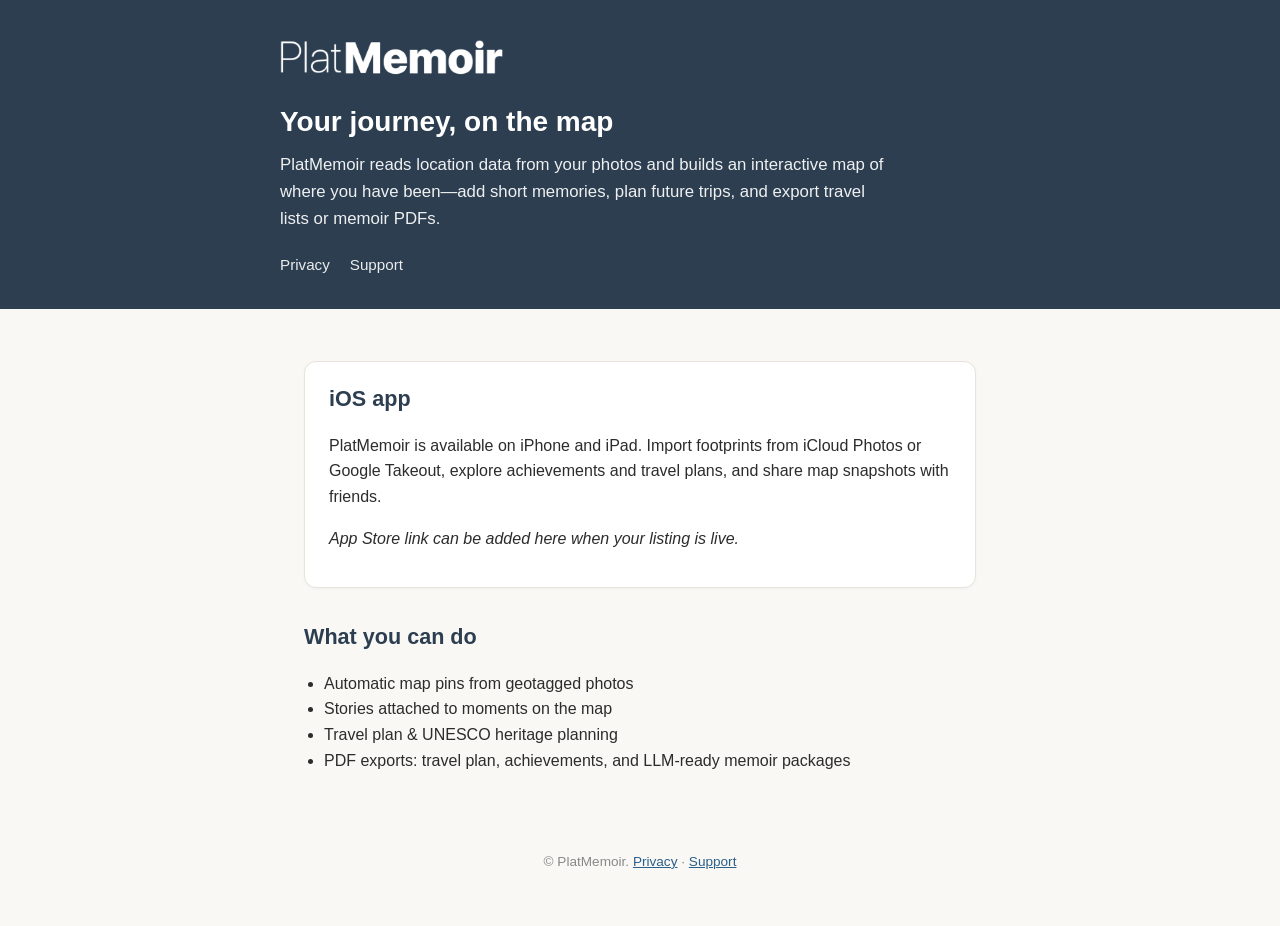
==== index.html @ aa51c842 "Add PlatMemoir static site" ====
<!DOCTYPE html>
<html lang="en">
<head>
  <meta charset="utf-8"/>
  <meta name="viewport" content="width=device-width, initial-scale=1"/>
  <title>PlatMemoir — Your travel map &amp; memoir</title>
  <meta name="description" content="PlatMemoir turns geotagged photos into a living travel map, stories, and shareable memoir exports."/>
  <link rel="stylesheet" href="/assets/site.css"/>
</head>
<body>
  <header class="hero">
    <div class="hero-inner">
      <img class="logo" src="/assets/platmemoir-logo.png" alt="PlatMemoir"/>
      <h1>Your journey, on the map</h1>
      <p class="lead">PlatMemoir reads location data from your photos and builds an interactive map of where you have been—add short memories, plan future trips, and export travel lists or memoir PDFs.</p>
      <nav class="site-nav" aria-label="Site">
        <a href="/privacy/">Privacy</a>
        <a href="/support/">Support</a>
      </nav>
    </div>
  </header>
  <main class="content">
    <div class="card">
      <h2 style="margin-top:0">iOS app</h2>
      <p>PlatMemoir is available on iPhone and iPad. Import footprints from iCloud Photos or Google Takeout, explore achievements and travel plans, and share map snapshots with friends.</p>
      <p><em>App Store link can be added here when your listing is live.</em></p>
    </div>
    <h2>What you can do</h2>
    <ul>
      <li>Automatic map pins from geotagged photos</li>
      <li>Stories attached to moments on the map</li>
      <li>Travel plan &amp; UNESCO heritage planning</li>
      <li>PDF exports: travel plan, achievements, and LLM-ready memoir packages</li>
    </ul>
  </main>
  <footer class="site-foot">
    <p>&copy; PlatMemoir. <a href="/privacy/">Privacy</a> · <a href="/support/">Support</a></p>
  </footer>
</body>
</html>
---- assets/site.css ----
* { box-sizing: border-box; }
html, body {
  margin: 0;
  padding: 0;
  font-family: -apple-system, BlinkMacSystemFont, "SF Pro Text", "Helvetica Neue", Helvetica, Arial, sans-serif;
  background: #f9f8f4;
  color: #2c2c2c;
  line-height: 1.6;
}
a { color: #2c5f8a; }
a:hover { text-decoration: none; }
.hero {
  background: #2c3e50;
  color: #fff;
  padding: 2.5rem 1.5rem 2rem;
}
.hero-inner, .content {
  max-width: 720px;
  margin: 0 auto;
}
.logo {
  height: 36px;
  width: auto;
  filter: brightness(0) invert(1);
  margin-bottom: 1rem;
}
.hero h1 {
  margin: 0 0 0.5rem;
  font-size: 1.75rem;
  font-weight: 700;
}
.hero p.lead {
  margin: 0;
  opacity: 0.92;
  font-size: 1.05rem;
  max-width: 36em;
}
nav.site-nav {
  margin-top: 1.25rem;
  display: flex;
  flex-wrap: wrap;
  gap: 0.75rem 1.25rem;
}
nav.site-nav a {
  color: #fff;
  text-decoration: none;
  font-size: 0.95rem;
  font-weight: 500;
  opacity: 0.9;
}
nav.site-nav a:hover { opacity: 1; text-decoration: underline; }
main.content {
  padding: 2rem 1.5rem 3rem;
}
main.content h2 {
  font-size: 1.35rem;
  margin: 2rem 0 0.75rem;
  color: #2c3e50;
}
main.content h2:first-child { margin-top: 0; }
main.content p, main.content li {
  font-size: 1rem;
}
main.content ul { padding-left: 1.25rem; }
.card {
  background: #fff;
  border: 1px solid #e8e4dc;
  border-radius: 12px;
  padding: 1.25rem 1.5rem;
  margin: 1.25rem 0;
  box-shadow: 0 1px 3px rgba(0,0,0,0.04);
}
footer.site-foot {
  text-align: center;
  font-size: 0.85rem;
  color: #888;
  padding: 0 1.5rem 2.5rem;
  max-width: 720px;
  margin: 0 auto;
}
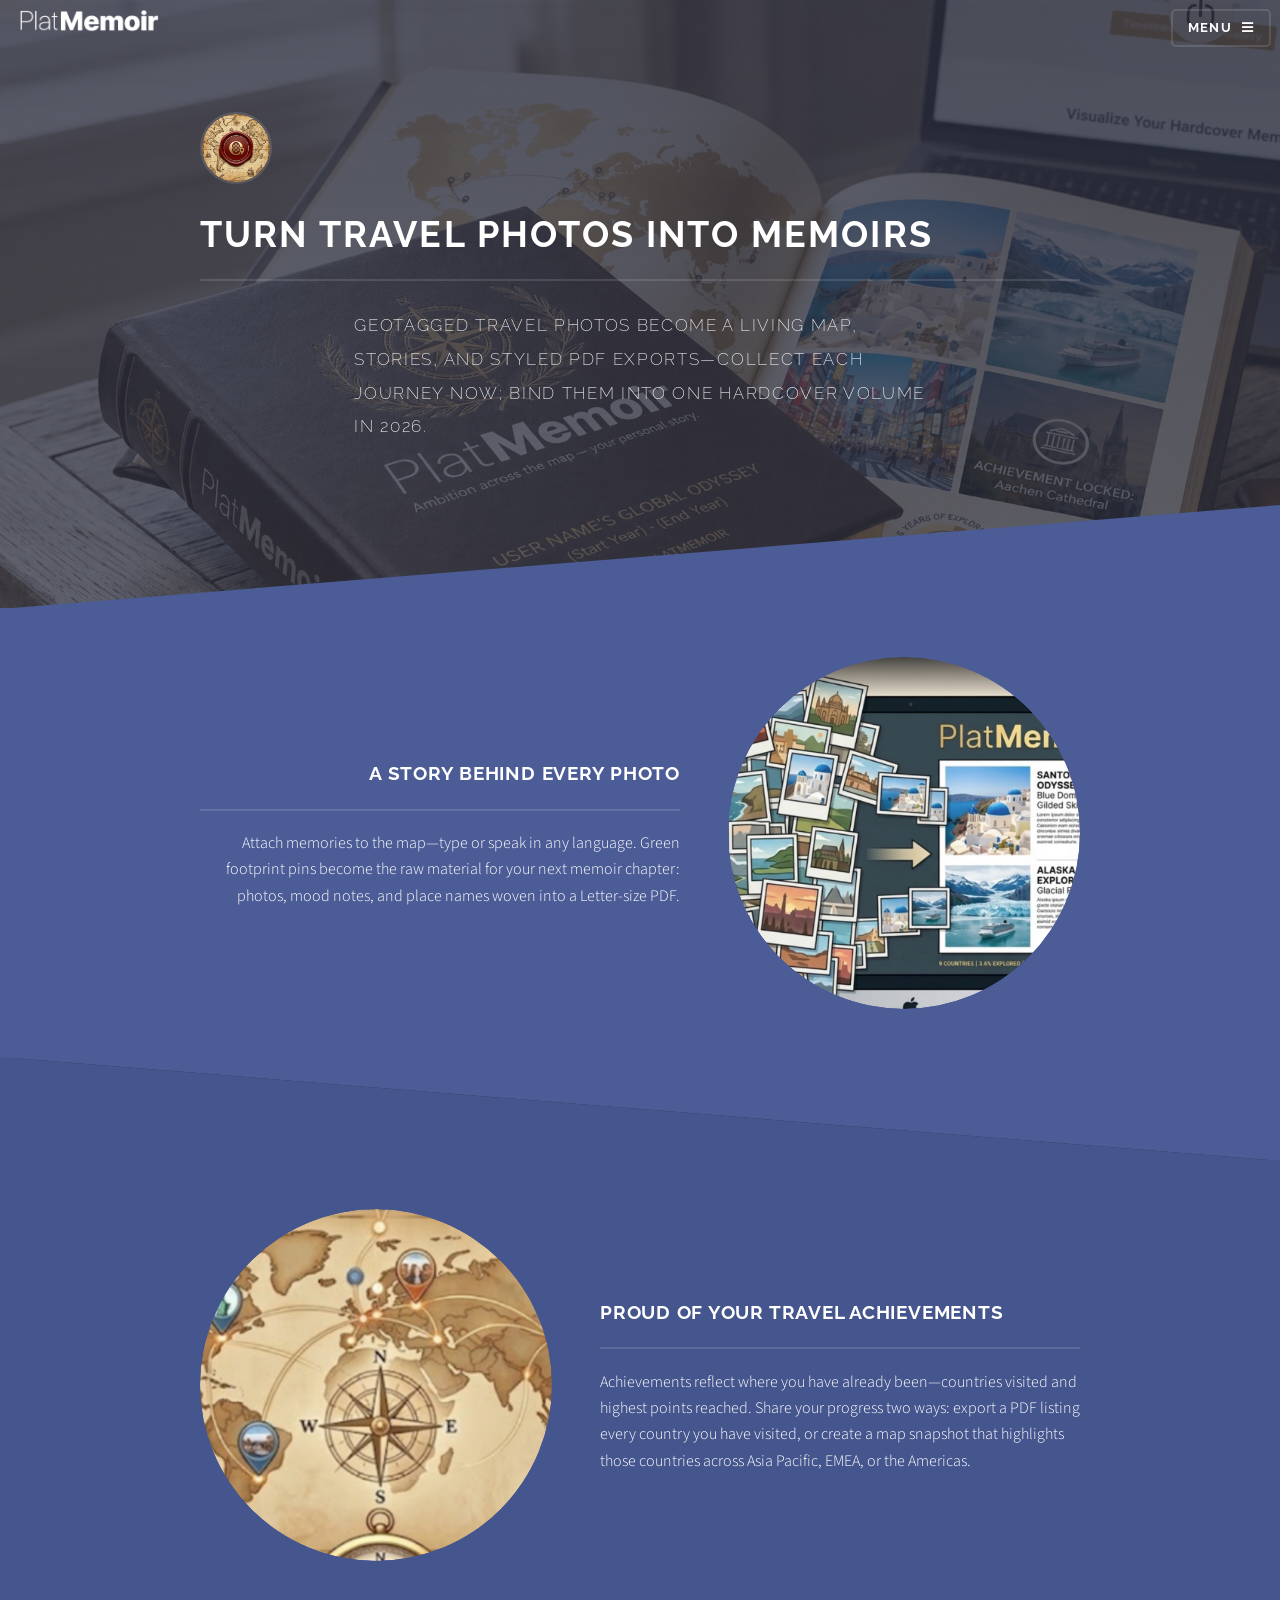
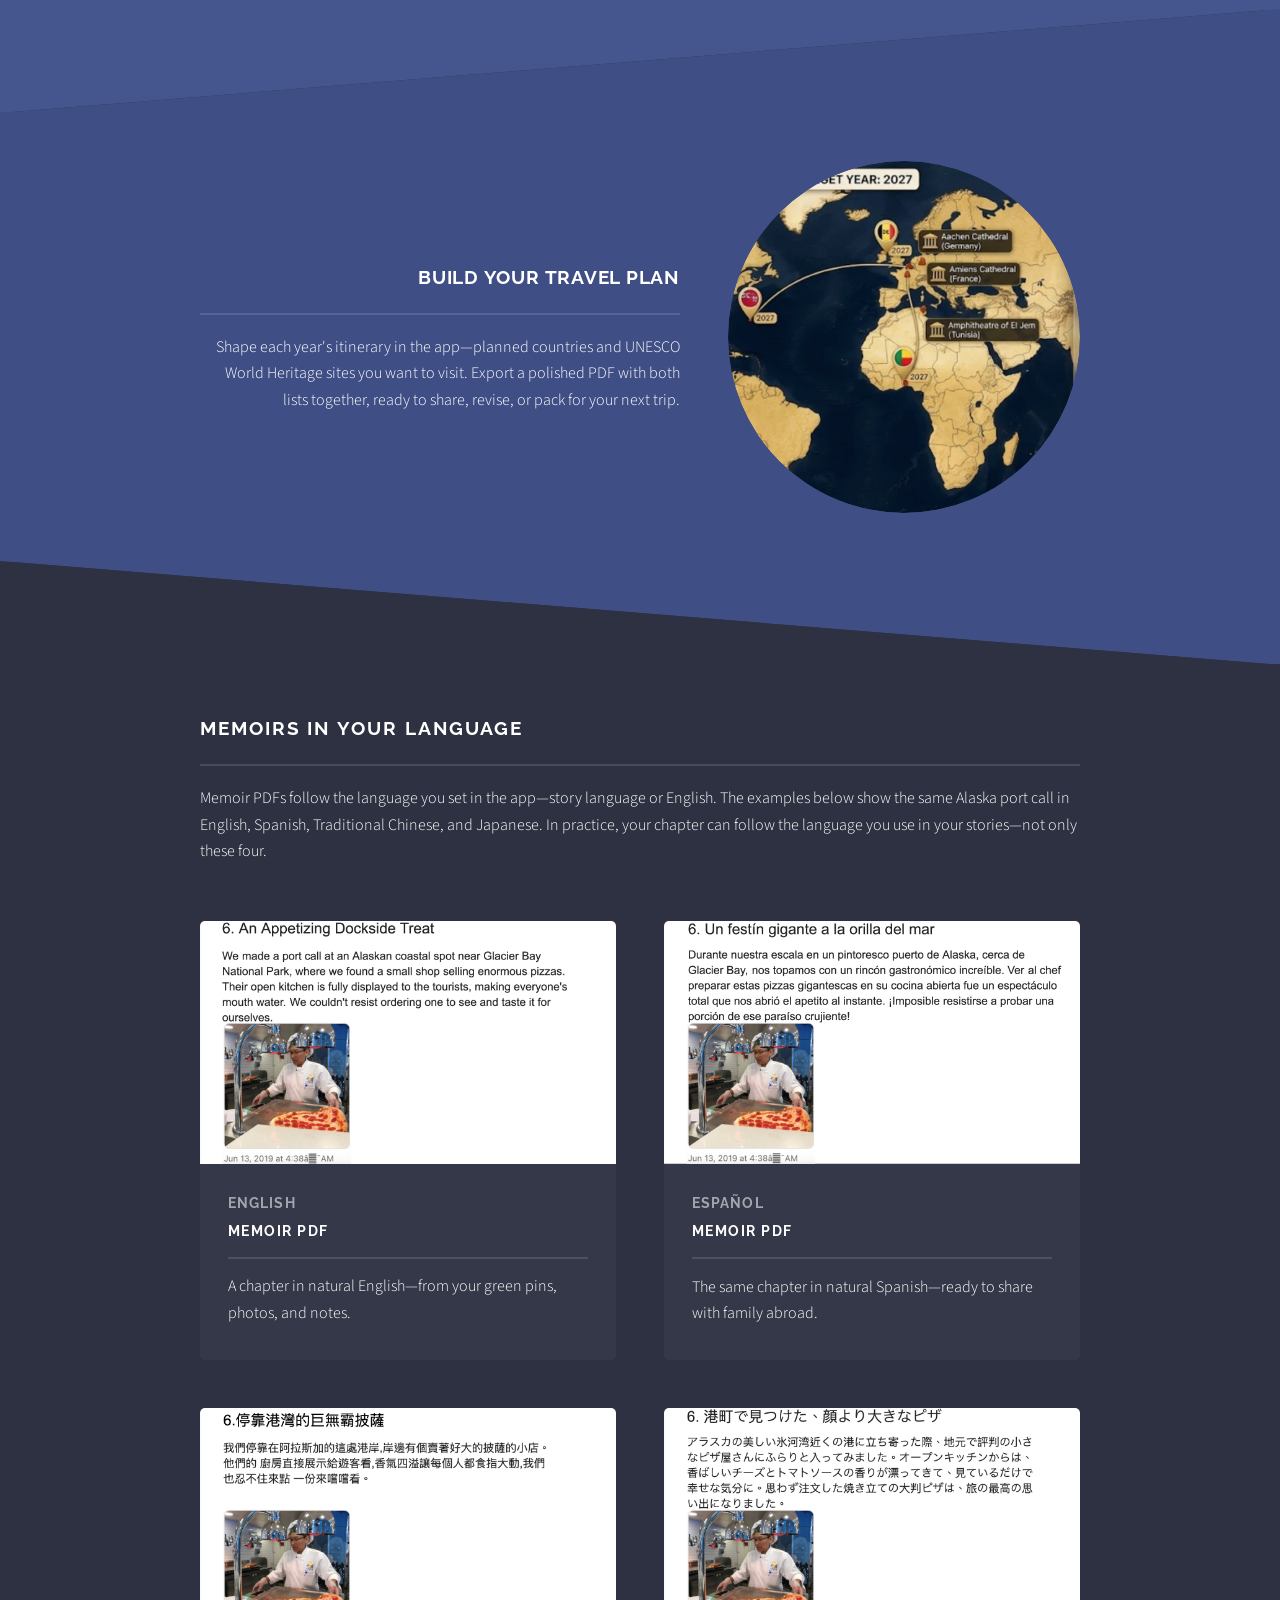
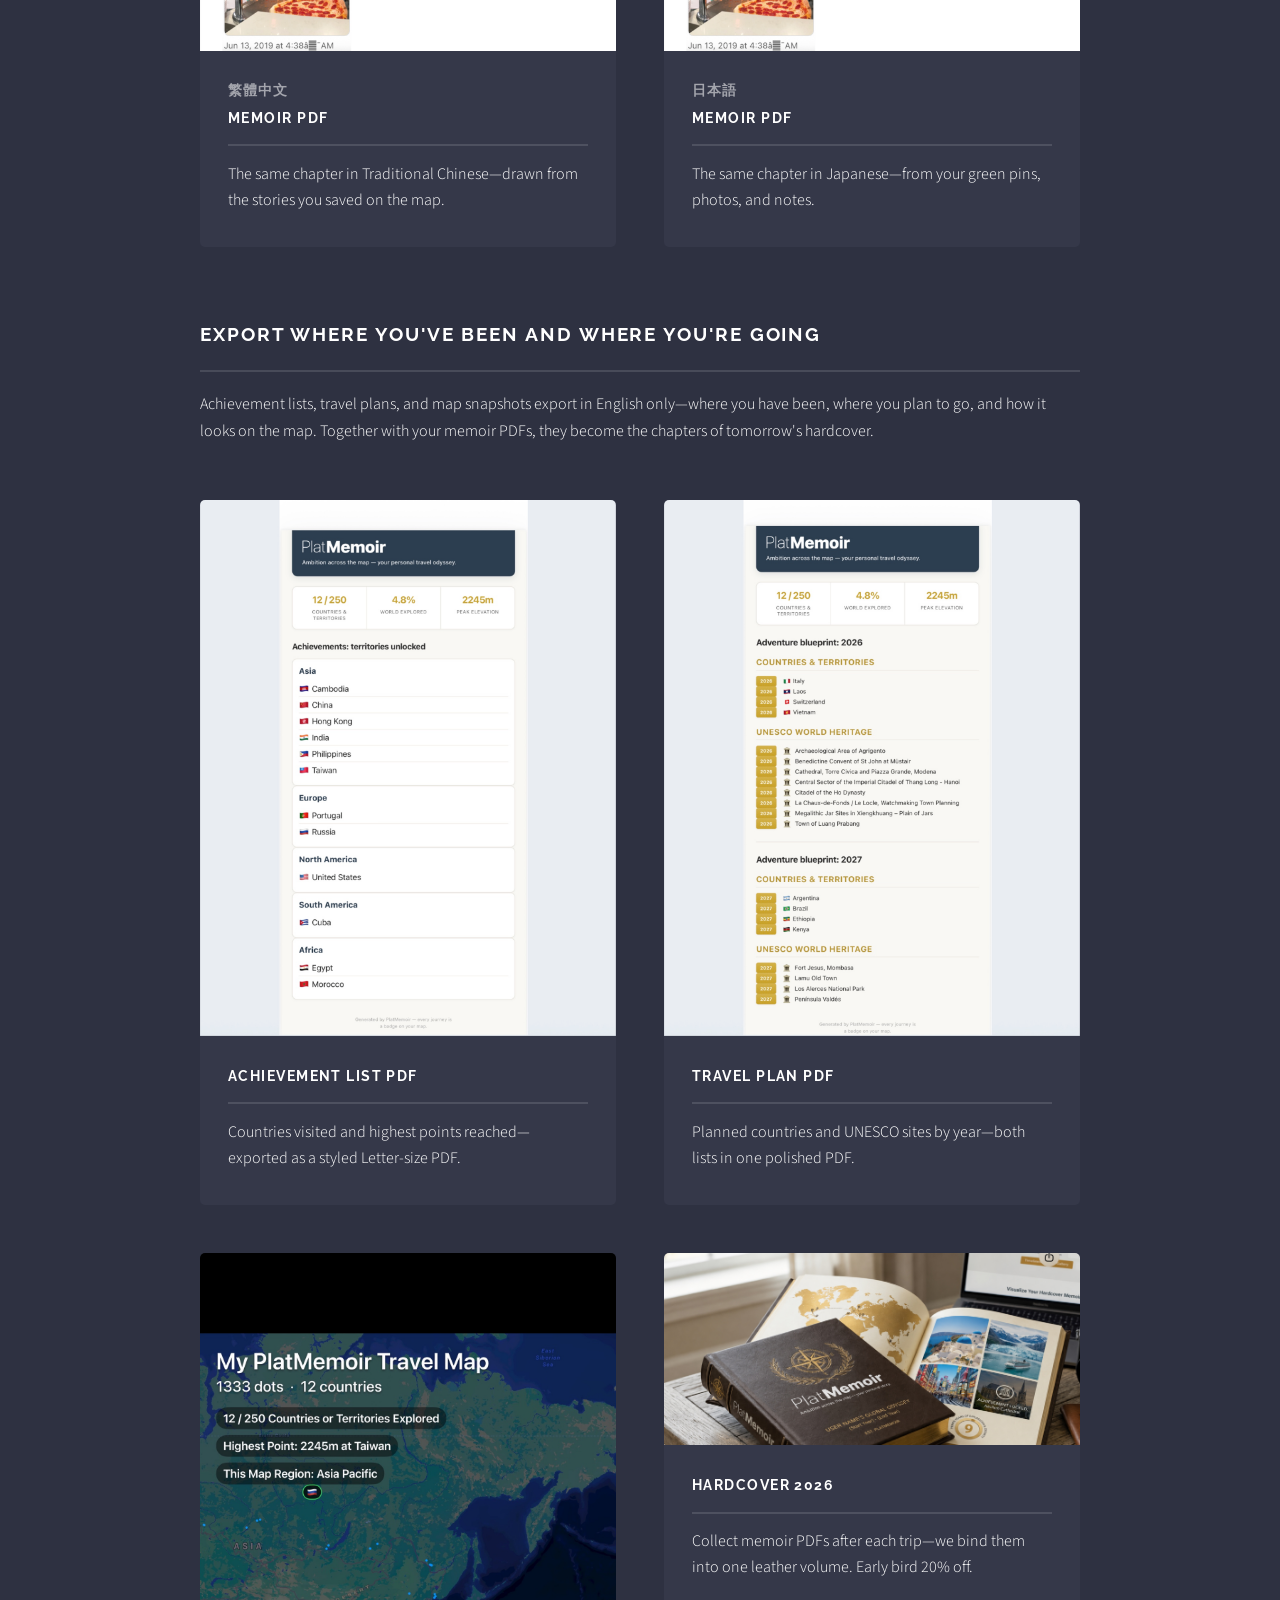
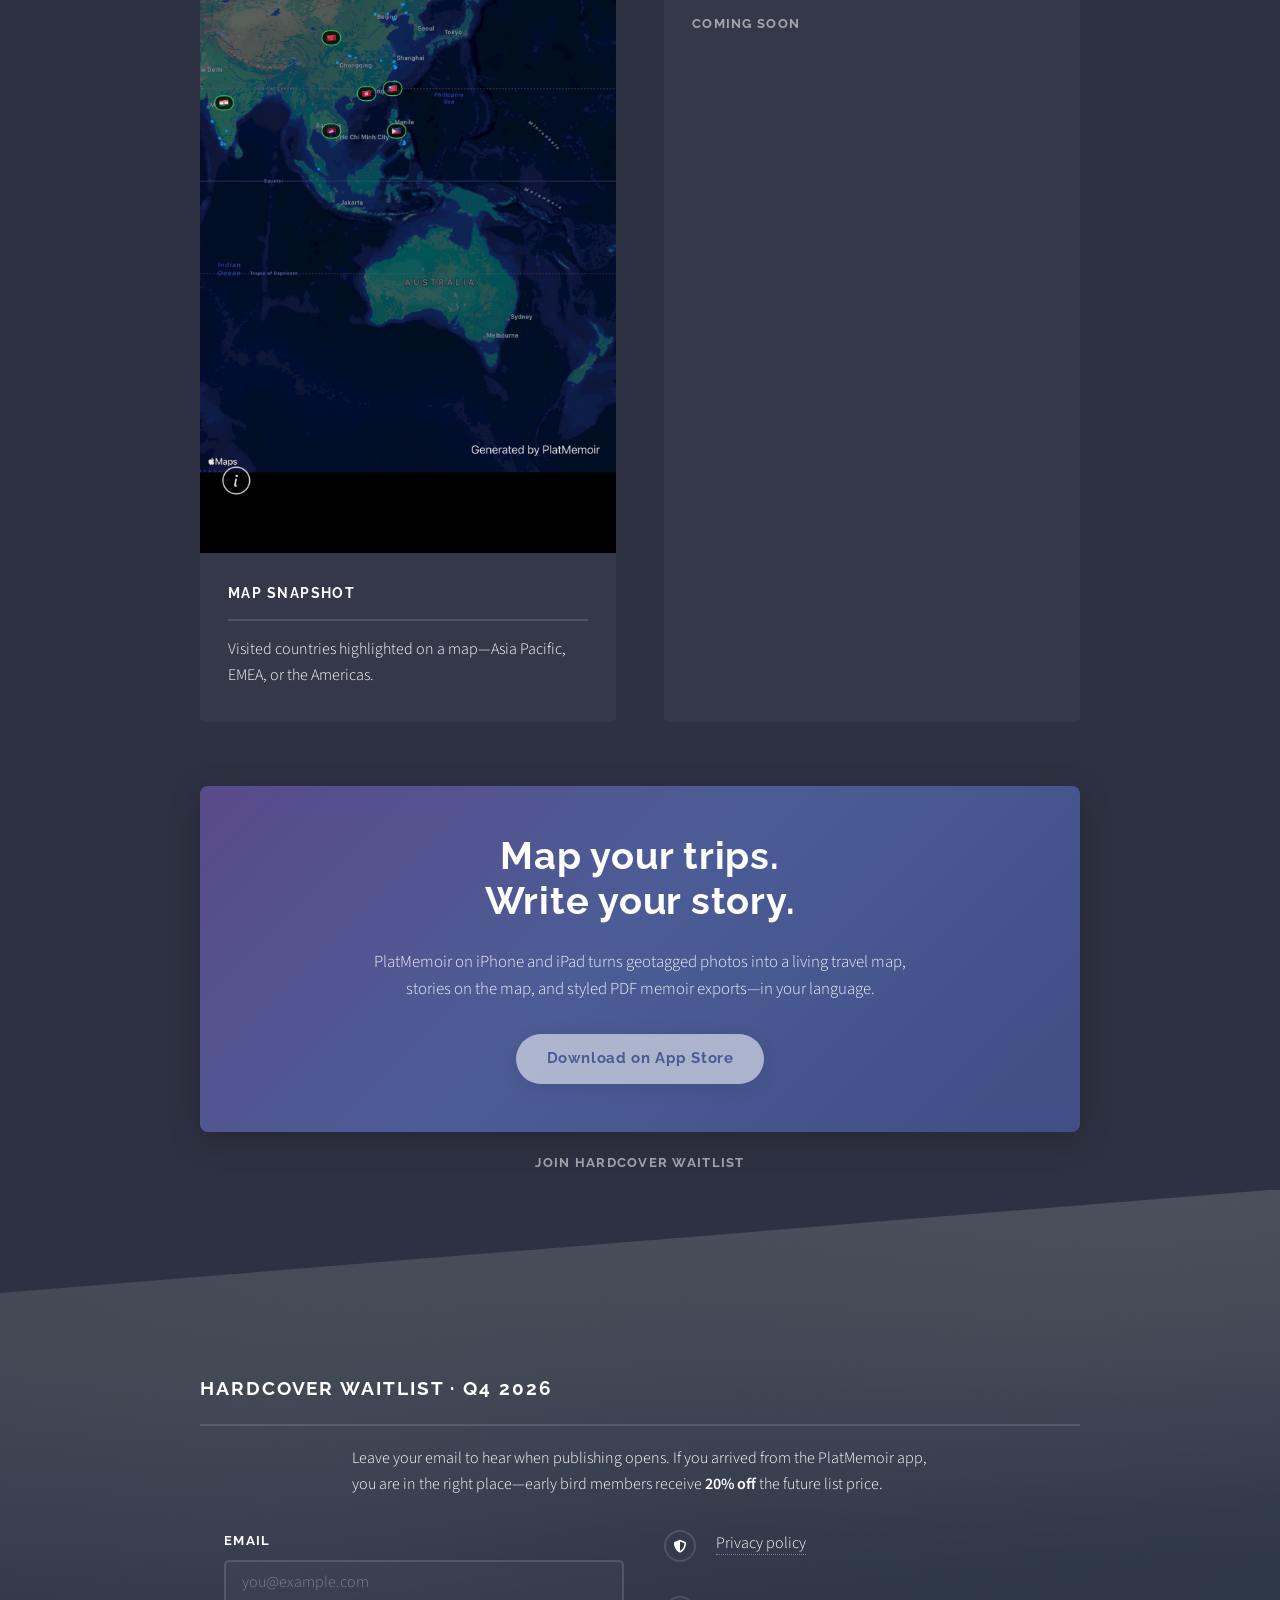
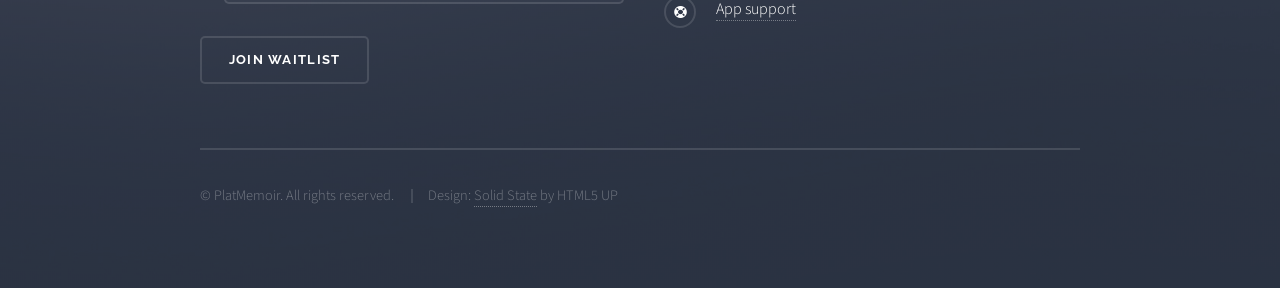
==== commit 3e70ec27: "Launch Solid State site with FAQ, waitlist, photobook" ====
--- a/index.html
+++ b/index.html
@@ -1,40 +1,195 @@
-<!DOCTYPE html>
+<!DOCTYPE HTML>
+<!--
+	Solid State by HTML5 UP — customized for PlatMemoir
+	html5up.net | @ajlkn | CCA 3.0 license
+-->
 <html lang="en">
-<head>
-  <meta charset="utf-8"/>
-  <meta name="viewport" content="width=device-width, initial-scale=1"/>
-  <title>PlatMemoir — Your travel map &amp; memoir</title>
-  <meta name="description" content="PlatMemoir turns geotagged photos into a living travel map, stories, and shareable memoir exports."/>
-  <link rel="stylesheet" href="/assets/site.css"/>
-</head>
-<body>
-  <header class="hero">
-    <div class="hero-inner">
-      <img class="logo" src="/assets/platmemoir-logo.png" alt="PlatMemoir"/>
-      <h1>Your journey, on the map</h1>
-      <p class="lead">PlatMemoir reads location data from your photos and builds an interactive map of where you have been—add short memories, plan future trips, and export travel lists or memoir PDFs.</p>
-      <nav class="site-nav" aria-label="Site">
-        <a href="/privacy/">Privacy</a>
-        <a href="/support/">Support</a>
-      </nav>
-    </div>
-  </header>
-  <main class="content">
-    <div class="card">
-      <h2 style="margin-top:0">iOS app</h2>
-      <p>PlatMemoir is available on iPhone and iPad. Import footprints from iCloud Photos or Google Takeout, explore achievements and travel plans, and share map snapshots with friends.</p>
-      <p><em>App Store link can be added here when your listing is live.</em></p>
-    </div>
-    <h2>What you can do</h2>
-    <ul>
-      <li>Automatic map pins from geotagged photos</li>
-      <li>Stories attached to moments on the map</li>
-      <li>Travel plan &amp; UNESCO heritage planning</li>
-      <li>PDF exports: travel plan, achievements, and LLM-ready memoir packages</li>
-    </ul>
-  </main>
-  <footer class="site-foot">
-    <p>&copy; PlatMemoir. <a href="/privacy/">Privacy</a> · <a href="/support/">Support</a></p>
-  </footer>
-</body>
+	<head>
+		<title>PlatMemoir — Turn travel photos into memoirs</title>
+		<meta charset="utf-8" />
+		<meta name="viewport" content="width=device-width, initial-scale=1, user-scalable=no" />
+		<meta name="description" content="PlatMemoir turns geotagged travel photos into a living map, stories, and PDF memoir exports—in your language. Hardcover publishing coming Q4 2026." />
+		<link rel="stylesheet" href="/assets/css/main.css" />
+		<link rel="stylesheet" href="/assets/css/platmemoir.css" />
+		<noscript><link rel="stylesheet" href="/assets/css/noscript.css" /></noscript>
+	</head>
+	<body class="is-preload">
+
+		<div id="page-wrapper">
+
+			<header id="header" class="alt">
+				<h1><a href="/" class="header-logo-link"><img class="header-logo" src="/assets/platmemoir-logo.png" alt="PlatMemoir" /></a></h1>
+				<nav>
+					<a href="#menu">Menu</a>
+				</nav>
+			</header>
+
+			<nav id="menu">
+				<div class="inner">
+					<h2>Menu</h2>
+					<ul class="links">
+						<li><a href="/">Home</a></li>
+						<li><a href="/photobook/">Hardcover 2026</a></li>
+						<li><a href="/faq/">FAQ</a></li>
+						<li><a href="/privacy/">Privacy</a></li>
+						<li><a href="/support/">Support</a></li>
+					</ul>
+					<a href="#" class="close">Close</a>
+				</div>
+			</nav>
+
+			<!-- Hero -->
+			<section id="banner">
+				<div class="inner">
+					<div class="logo"><span class="icon icon-app"><img src="/assets/app-icon.jpg" alt="PlatMemoir app icon" /></span></div>
+					<h2>Turn travel photos into memoirs</h2>
+					<p class="tagline">Geotagged travel photos become a living map, stories, and styled PDF exports—collect each journey now; bind them into one hardcover volume in 2026.</p>
+				</div>
+			</section>
+
+			<section id="wrapper">
+
+				<!-- Mockup #3 — A story behind a photo -->
+				<section id="one" class="wrapper spotlight style1">
+					<div class="inner">
+						<a href="#four" class="image"><img src="/images/pic-story.jpg" alt="Collage of travel photos and a memoir page" /></a>
+						<div class="content">
+							<h2 class="major">A story behind every photo</h2>
+							<p>Attach memories to the map—type or speak in any language. Green footprint pins become the raw material for your next memoir chapter: photos, mood notes, and place names woven into a Letter-size PDF.</p>
+						</div>
+					</div>
+				</section>
+
+				<!-- Mockup #5 — Proud of your travel achievement -->
+				<section id="two" class="wrapper alt spotlight style2">
+					<div class="inner">
+						<a href="#two" class="image"><img src="/images/pic-achievement.jpg" alt="Vintage world map with compass rose" /></a>
+						<div class="content">
+							<h2 class="major">Proud of your travel achievements</h2>
+							<p>Achievements reflect where you have already been—countries visited and highest points reached. Share your progress two ways: export a PDF listing every country you have visited, or create a map snapshot that highlights those countries across Asia Pacific, EMEA, or the Americas.</p>
+						</div>
+					</div>
+				</section>
+
+				<!-- Mockup #7 — Develop your travel plan -->
+				<section id="three" class="wrapper spotlight style3">
+					<div class="inner">
+						<a href="#three" class="image"><img src="/images/pic-plan.jpg" alt="World map with travel routes and destination pins" /></a>
+						<div class="content">
+							<h2 class="major">Build your travel plan</h2>
+							<p>Shape each year's itinerary in the app—planned countries and UNESCO World Heritage sites you want to visit. Export a polished PDF with both lists together, ready to share, revise, or pack for your next trip.</p>
+						</div>
+					</div>
+				</section>
+
+				<!-- Multilingual PDF + other exports -->
+				<section id="four" class="wrapper alt style1">
+					<div class="inner">
+						<h2 class="major">Memoirs in your language</h2>
+						<p>Memoir PDFs follow the language you set in the app—story language or English. The examples below show the same Alaska port call in English, Spanish, Traditional Chinese, and Japanese. In practice, your chapter can follow the language you use in your stories—not only these four.</p>
+						<section class="features">
+							<article>
+								<a href="#four" class="image"><img src="/assets/exports/memoir-en.jpg" alt="Memoir PDF export in English" /></a>
+								<h3 class="lang-tag">English</h3>
+								<h3 class="major">Memoir PDF</h3>
+								<p>A chapter in natural English—from your green pins, photos, and notes.</p>
+							</article>
+							<article>
+								<a href="#four" class="image"><img src="/assets/exports/memoir-es.jpg" alt="Memoir PDF export in Spanish" /></a>
+								<h3 class="lang-tag">Español</h3>
+								<h3 class="major">Memoir PDF</h3>
+								<p>The same chapter in natural Spanish—ready to share with family abroad.</p>
+							</article>
+							<article>
+								<a href="#four" class="image"><img src="/assets/exports/memoir-zh.jpg" alt="Memoir PDF export in Chinese" /></a>
+								<h3 class="lang-tag">繁體中文</h3>
+								<h3 class="major">Memoir PDF</h3>
+								<p>The same chapter in Traditional Chinese—drawn from the stories you saved on the map.</p>
+							</article>
+							<article>
+								<a href="#four" class="image"><img src="/assets/exports/memoir-ja.jpg" alt="Memoir PDF export in Japanese" /></a>
+								<h3 class="lang-tag">日本語</h3>
+								<h3 class="major">Memoir PDF</h3>
+								<p>The same chapter in Japanese—from your green pins, photos, and notes.</p>
+							</article>
+						</section>
+						<h2 class="major">Export where you've been and where you're going</h2>
+						<p>Achievement lists, travel plans, and map snapshots export in English only—where you have been, where you plan to go, and how it looks on the map. Together with your memoir PDFs, they become the chapters of tomorrow's hardcover.</p>
+						<section class="features">
+							<article>
+								<a href="#four" class="image"><img src="/assets/exports/export-achievement.jpg" alt="Achievement list PDF export" /></a>
+								<h3 class="major">Achievement list PDF</h3>
+								<p>Countries visited and highest points reached—exported as a styled Letter-size PDF.</p>
+							</article>
+							<article>
+								<a href="#four" class="image"><img src="/assets/exports/export-plan.jpg" alt="Travel plan PDF export" /></a>
+								<h3 class="major">Travel plan PDF</h3>
+								<p>Planned countries and UNESCO sites by year—both lists in one polished PDF.</p>
+							</article>
+							<article>
+								<a href="#four" class="image"><img src="/assets/exports/export-map.jpg" alt="Map snapshot export" /></a>
+								<h3 class="major">Map snapshot</h3>
+								<p>Visited countries highlighted on a map—Asia Pacific, EMEA, or the Americas.</p>
+							</article>
+							<article>
+								<span class="image"><img src="/images/hero-hardcover.jpg" alt="Hardcover memoir preview" /></span>
+								<h3 class="major">Hardcover 2026</h3>
+								<p>Collect memoir PDFs after each trip—we bind them into one leather volume. Early bird 20% off.</p>
+								<p class="status-label">Coming soon</p>
+							</article>
+						</section>
+						<section class="app-store-promo" aria-labelledby="app-store-promo-title">
+							<h2 class="app-store-promo-title" id="app-store-promo-title">Map your trips.<br/>Write your story.</h2>
+							<p class="app-store-promo-lead">PlatMemoir on iPhone and iPad turns geotagged photos into a living travel map, stories on the map, and styled PDF memoir exports—in your language.</p>
+							<a id="app-store-link" class="app-store-button" href="#">Download on App Store</a>
+						</section>
+						<p class="waitlist-status">Join hardcover waitlist</p>
+					</div>
+				</section>
+
+			</section>
+
+			<!-- Footer: email waitlist -->
+			<section id="footer">
+				<div class="inner">
+					<h2 class="major">Hardcover waitlist · Q4 2026</h2>
+					<p class="waitlist-note">Leave your email to hear when publishing opens. If you arrived from the PlatMemoir app, you are in the right place—early bird members receive <strong>20% off</strong> the future list price.</p>
+					<form class="waitlist-form" data-source="homepage" id="waitlist-form">
+						<input type="hidden" name="source" value="homepage" />
+						<input type="hidden" name="utm_source" value="" />
+						<input type="hidden" name="utm_medium" value="" />
+						<input type="hidden" name="_subject" value="PlatMemoir hardcover waitlist (homepage)" />
+						<div class="fields field-narrow">
+							<div class="field">
+								<label for="email">Email</label>
+								<input type="email" name="email" id="email" placeholder="you@example.com" required />
+							</div>
+						</div>
+						<ul class="actions">
+							<li><input type="submit" value="Join waitlist" /></li>
+						</ul>
+					</form>
+					<ul class="contact">
+						<li class="icon solid fa-shield-alt"><a href="/privacy/">Privacy policy</a></li>
+						<li class="icon solid fa-life-ring"><a href="/support/">App support</a></li>
+					</ul>
+					<ul class="copyright">
+						<li>&copy; PlatMemoir. All rights reserved.</li>
+						<li>Design: <a href="https://html5up.net/solid-state">Solid State</a> by HTML5 UP</li>
+					</ul>
+				</div>
+			</section>
+
+		</div>
+
+		<script src="/assets/js/jquery.min.js"></script>
+		<script src="/assets/js/jquery.scrollex.min.js"></script>
+		<script src="/assets/js/browser.min.js"></script>
+		<script src="/assets/js/breakpoints.min.js"></script>
+		<script src="/assets/js/util.js"></script>
+		<script src="/assets/js/main.js"></script>
+		<script src="/assets/waitlist-config.js"></script>
+		<script src="/assets/waitlist.js"></script>
+		<script src="/assets/app-store.js"></script>
+	</body>
 </html>
--- a/assets/css/main.css
+++ b/assets/css/main.css
@@ -0,0 +1,4156 @@
+@import url(fontawesome-all.min.css);
+@import url("https://fonts.googleapis.com/css?family=Raleway:200,700|Source+Sans+Pro:300,600,300italic,600italic");
+
+/*
+	Solid State by HTML5 UP
+	html5up.net | @ajlkn
+	Free for personal and commercial use under the CCA 3.0 license (html5up.net/license)
+*/
+
+html, body, div, span, applet, object,
+iframe, h1, h2, h3, h4, h5, h6, p, blockquote,
+pre, a, abbr, acronym, address, big, cite,
+code, del, dfn, em, img, ins, kbd, q, s, samp,
+small, strike, strong, sub, sup, tt, var, b,
+u, i, center, dl, dt, dd, ol, ul, li, fieldset,
+form, label, legend, table, caption, tbody,
+tfoot, thead, tr, th, td, article, aside,
+canvas, details, embed, figure, figcaption,
+footer, header, hgroup, menu, nav, output, ruby,
+section, summary, time, mark, audio, video {
+	margin: 0;
+	padding: 0;
+	border: 0;
+	font-size: 100%;
+	font: inherit;
+	vertical-align: baseline;}
+
+article, aside, details, figcaption, figure,
+footer, header, hgroup, menu, nav, section {
+	display: block;}
+
+body {
+	line-height: 1;
+}
+
+ol, ul {
+	list-style: none;
+}
+
+blockquote, q {
+	quotes: none;
+}
+
+	blockquote:before, blockquote:after, q:before, q:after {
+		content: '';
+		content: none;
+	}
+
+table {
+	border-collapse: collapse;
+	border-spacing: 0;
+}
+
+body {
+	-webkit-text-size-adjust: none;
+}
+
+mark {
+	background-color: transparent;
+	color: inherit;
+}
+
+input::-moz-focus-inner {
+	border: 0;
+	padding: 0;
+}
+
+input, select, textarea {
+	-moz-appearance: none;
+	-webkit-appearance: none;
+	-ms-appearance: none;
+	appearance: none;
+}
+
+/* Basic */
+
+	@-ms-viewport {
+		width: device-width;
+	}
+
+	body {
+		-ms-overflow-style: scrollbar;
+	}
+
+	@media screen and (max-width: 480px) {
+
+		html, body {
+			min-width: 320px;
+		}
+
+	}
+
+	html {
+		box-sizing: border-box;
+	}
+
+	*, *:before, *:after {
+		box-sizing: inherit;
+	}
+
+	body {
+		background-color: #2e3141;
+		background-image: linear-gradient(to top, rgba(46, 49, 65, 0.8), rgba(46, 49, 65, 0.8)), url("../../images/bg.jpg");
+		background-size: auto,
+ cover;
+		background-attachment: fixed,
+ fixed;
+		background-position: center,
+ center;
+	}
+
+		body.is-preload *, body.is-preload *:before, body.is-preload *:after {
+			-moz-animation: none !important;
+			-webkit-animation: none !important;
+			-ms-animation: none !important;
+			animation: none !important;
+			-moz-transition: none !important;
+			-webkit-transition: none !important;
+			-ms-transition: none !important;
+			transition: none !important;
+		}
+
+/* Type */
+
+	body, input, select, textarea {
+		color: #ffffff;
+		font-family: "Source Sans Pro", Helvetica, sans-serif;
+		font-size: 16.5pt;
+		font-weight: 300;
+		line-height: 1.65;
+	}
+
+		@media screen and (max-width: 1680px) {
+
+			body, input, select, textarea {
+				font-size: 13pt;
+			}
+
+		}
+
+		@media screen and (max-width: 1280px) {
+
+			body, input, select, textarea {
+				font-size: 12pt;
+			}
+
+		}
+
+		@media screen and (max-width: 980px) {
+
+			body, input, select, textarea {
+				font-size: 12pt;
+			}
+
+		}
+
+		@media screen and (max-width: 736px) {
+
+			body, input, select, textarea {
+				font-size: 12pt;
+			}
+
+		}
+
+		@media screen and (max-width: 480px) {
+
+			body, input, select, textarea {
+				font-size: 12pt;
+			}
+
+		}
+
+	a {
+		-moz-transition: color 0.2s ease-in-out, border-bottom-color 0.2s ease-in-out;
+		-webkit-transition: color 0.2s ease-in-out, border-bottom-color 0.2s ease-in-out;
+		-ms-transition: color 0.2s ease-in-out, border-bottom-color 0.2s ease-in-out;
+		transition: color 0.2s ease-in-out, border-bottom-color 0.2s ease-in-out;
+		border-bottom: dotted 1px rgba(255, 255, 255, 0.35);
+		color: #ffffff;
+		text-decoration: none;
+	}
+
+		a:hover {
+			border-bottom-color: transparent;
+			color: #ffffff !important;
+		}
+
+		a.special:not(.button) {
+			text-decoration: none;
+			border-bottom: 0;
+			display: block;
+			font-family: Raleway, Helvetica, sans-serif;
+			font-size: 0.8em;
+			font-weight: 700;
+			letter-spacing: 0.1em;
+			margin: 0 0 2em 0;
+			text-transform: uppercase;
+		}
+
+			a.special:not(.button):before {
+				-moz-osx-font-smoothing: grayscale;
+				-webkit-font-smoothing: antialiased;
+				display: inline-block;
+				font-style: normal;
+				font-variant: normal;
+				text-rendering: auto;
+				line-height: 1;
+				text-transform: none !important;
+				font-family: 'Font Awesome 5 Free';
+				font-weight: 900;
+			}
+
+			a.special:not(.button):before {
+				-moz-transition: background-color 0.2s ease-in-out;
+				-webkit-transition: background-color 0.2s ease-in-out;
+				-ms-transition: background-color 0.2s ease-in-out;
+				transition: background-color 0.2s ease-in-out;
+				border-radius: 100%;
+				border: solid 2px rgba(255, 255, 255, 0.125);
+				content: '\f105';
+				display: inline-block;
+				font-size: 1.25em;
+				height: 2em;
+				line-height: 1.75em;
+				margin-right: 0.85em;
+				text-align: center;
+				text-indent: 0.15em;
+				vertical-align: middle;
+				width: 2em;
+			}
+
+			a.special:not(.button):hover:before {
+				background-color: rgba(255, 255, 255, 0.025);
+			}
+
+			a.special:not(.button):active:before {
+				background-color: rgba(255, 255, 255, 0.075);
+			}
+
+	strong, b {
+		color: #ffffff;
+		font-weight: 600;
+	}
+
+	em, i {
+		font-style: italic;
+	}
+
+	p {
+		margin: 0 0 2em 0;
+	}
+
+	h1, h2, h3, h4, h5, h6 {
+		color: #ffffff;
+		font-family: Raleway, Helvetica, sans-serif;
+		font-weight: 700;
+		letter-spacing: 0.1em;
+		margin: 0 0 1em 0;
+		text-transform: uppercase;
+	}
+
+		h1 a, h2 a, h3 a, h4 a, h5 a, h6 a {
+			color: inherit;
+			text-decoration: none;
+			border-bottom: 0;
+		}
+
+		h1 span, h2 span, h3 span, h4 span, h5 span, h6 span {
+			font-weight: 200;
+		}
+
+		h1.major, h2.major, h3.major, h4.major, h5.major, h6.major {
+			padding-bottom: 1em;
+			border-bottom: solid 2px rgba(255, 255, 255, 0.125);
+		}
+
+	h2 {
+		font-size: 1.2em;
+	}
+
+	h3 {
+		font-size: 0.9em;
+	}
+
+	h4 {
+		font-size: 0.7em;
+	}
+
+	h5 {
+		font-size: 0.7em;
+	}
+
+	h6 {
+		font-size: 0.7em;
+	}
+
+	@media screen and (max-width: 736px) {
+
+		h2 {
+			font-size: 1em;
+		}
+
+		h3 {
+			font-size: 0.8em;
+		}
+
+	}
+
+	sub {
+		font-size: 0.8em;
+		position: relative;
+		top: 0.5em;
+	}
+
+	sup {
+		font-size: 0.8em;
+		position: relative;
+		top: -0.5em;
+	}
+
+	blockquote {
+		border-left: solid 4px rgba(255, 255, 255, 0.125);
+		font-style: italic;
+		margin: 0 0 2em 0;
+		padding: 0.5em 0 0.5em 2em;
+	}
+
+	/*code {
+		background: rgba(255, 255, 255, 0.025);
+		border-radius: 5px;
+		border: solid 2px rgba(255, 255, 255, 0.125);
+		font-family: "Courier New", monospace;
+		font-size: 0.9em;
+		margin: 0 0.25em;
+		padding: 0.25em 0.65em;
+	}
+
+	pre {
+		-webkit-overflow-scrolling: touch;
+		font-family: "Courier New", monospace;
+		font-size: 0.9em;
+		margin: 0 0 2em 0;
+	}
+
+		pre code {
+			display: block;
+			line-height: 1.75em;
+			padding: 1em 1.5em;
+			overflow-x: auto;
+		}*/
+
+	hr {
+		border: 0;
+		border-bottom: solid 2px rgba(255, 255, 255, 0.125);
+		margin: 2.5em 0;
+	}
+
+		hr.major {
+			margin: 4em 0;
+		}
+
+	.align-left {
+		text-align: left;
+	}
+
+	.align-center {
+		text-align: center;
+	}
+
+	.align-right {
+		text-align: right;
+	}
+
+/* Row */
+
+	.row {
+		display: flex;
+		flex-wrap: wrap;
+		box-sizing: border-box;
+		align-items: stretch;
+	}
+
+		.row > * {
+			box-sizing: border-box;
+		}
+
+		.row.gtr-uniform > * > :last-child {
+			margin-bottom: 0;
+		}
+
+		.row.aln-left {
+			justify-content: flex-start;
+		}
+
+		.row.aln-center {
+			justify-content: center;
+		}
+
+		.row.aln-right {
+			justify-content: flex-end;
+		}
+
+		.row.aln-top {
+			align-items: flex-start;
+		}
+
+		.row.aln-middle {
+			align-items: center;
+		}
+
+		.row.aln-bottom {
+			align-items: flex-end;
+		}
+
+		.row > .imp {
+			order: -1;
+		}
+
+		.row > .col-1 {
+			width: 8.33333%;
+		}
+
+		.row > .off-1 {
+			margin-left: 8.33333%;
+		}
+
+		.row > .col-2 {
+			width: 16.66667%;
+		}
+
+		.row > .off-2 {
+			margin-left: 16.66667%;
+		}
+
+		.row > .col-3 {
+			width: 25%;
+		}
+
+		.row > .off-3 {
+			margin-left: 25%;
+		}
+
+		.row > .col-4 {
+			width: 33.33333%;
+		}
+
+		.row > .off-4 {
+			margin-left: 33.33333%;
+		}
+
+		.row > .col-5 {
+			width: 41.66667%;
+		}
+
+		.row > .off-5 {
+			margin-left: 41.66667%;
+		}
+
+		.row > .col-6 {
+			width: 50%;
+		}
+
+		.row > .off-6 {
+			margin-left: 50%;
+		}
+
+		.row > .col-7 {
+			width: 58.33333%;
+		}
+
+		.row > .off-7 {
+			margin-left: 58.33333%;
+		}
+
+		.row > .col-8 {
+			width: 66.66667%;
+		}
+
+		.row > .off-8 {
+			margin-left: 66.66667%;
+		}
+
+		.row > .col-9 {
+			width: 75%;
+		}
+
+		.row > .off-9 {
+			margin-left: 75%;
+		}
+
+		.row > .col-10 {
+			width: 83.33333%;
+		}
+
+		.row > .off-10 {
+			margin-left: 83.33333%;
+		}
+
+		.row > .col-11 {
+			width: 91.66667%;
+		}
+
+		.row > .off-11 {
+			margin-left: 91.66667%;
+		}
+
+		.row > .col-12 {
+			width: 100%;
+		}
+
+		.row > .off-12 {
+			margin-left: 100%;
+		}
+
+		.row.gtr-0 {
+			margin-top: 0;
+			margin-left: 0em;
+		}
+
+			.row.gtr-0 > * {
+				padding: 0 0 0 0em;
+			}
+
+			.row.gtr-0.gtr-uniform {
+				margin-top: 0em;
+			}
+
+				.row.gtr-0.gtr-uniform > * {
+					padding-top: 0em;
+				}
+
+		.row.gtr-25 {
+			margin-top: 0;
+			margin-left: -0.4375em;
+		}
+
+			.row.gtr-25 > * {
+				padding: 0 0 0 0.4375em;
+			}
+
+			.row.gtr-25.gtr-uniform {
+				margin-top: -0.4375em;
+			}
+
+				.row.gtr-25.gtr-uniform > * {
+					padding-top: 0.4375em;
+				}
+
+		.row.gtr-50 {
+			margin-top: 0;
+			margin-left: -0.875em;
+		}
+
+			.row.gtr-50 > * {
+				padding: 0 0 0 0.875em;
+			}
+
+			.row.gtr-50.gtr-uniform {
+				margin-top: -0.875em;
+			}
+
+				.row.gtr-50.gtr-uniform > * {
+					padding-top: 0.875em;
+				}
+
+		.row {
+			margin-top: 0;
+			margin-left: -1.75em;
+		}
+
+			.row > * {
+				padding: 0 0 0 1.75em;
+			}
+
+			.row.gtr-uniform {
+				margin-top: -1.75em;
+			}
+
+				.row.gtr-uniform > * {
+					padding-top: 1.75em;
+				}
+
+		.row.gtr-150 {
+			margin-top: 0;
+			margin-left: -2.625em;
+		}
+
+			.row.gtr-150 > * {
+				padding: 0 0 0 2.625em;
+			}
+
+			.row.gtr-150.gtr-uniform {
+				margin-top: -2.625em;
+			}
+
+				.row.gtr-150.gtr-uniform > * {
+					padding-top: 2.625em;
+				}
+
+		.row.gtr-200 {
+			margin-top: 0;
+			margin-left: -3.5em;
+		}
+
+			.row.gtr-200 > * {
+				padding: 0 0 0 3.5em;
+			}
+
+			.row.gtr-200.gtr-uniform {
+				margin-top: -3.5em;
+			}
+
+				.row.gtr-200.gtr-uniform > * {
+					padding-top: 3.5em;
+				}
+
+		@media screen and (max-width: 1680px) {
+
+			.row {
+				display: flex;
+				flex-wrap: wrap;
+				box-sizing: border-box;
+				align-items: stretch;
+			}
+
+				.row > * {
+					box-sizing: border-box;
+				}
+
+				.row.gtr-uniform > * > :last-child {
+					margin-bottom: 0;
+				}
+
+				.row.aln-left {
+					justify-content: flex-start;
+				}
+
+				.row.aln-center {
+					justify-content: center;
+				}
+
+				.row.aln-right {
+					justify-content: flex-end;
+				}
+
+				.row.aln-top {
+					align-items: flex-start;
+				}
+
+				.row.aln-middle {
+					align-items: center;
+				}
+
+				.row.aln-bottom {
+					align-items: flex-end;
+				}
+
+				.row > .imp-xlarge {
+					order: -1;
+				}
+
+				.row > .col-1-xlarge {
+					width: 8.33333%;
+				}
+
+				.row > .off-1-xlarge {
+					margin-left: 8.33333%;
+				}
+
+				.row > .col-2-xlarge {
+					width: 16.66667%;
+				}
+
+				.row > .off-2-xlarge {
+					margin-left: 16.66667%;
+				}
+
+				.row > .col-3-xlarge {
+					width: 25%;
+				}
+
+				.row > .off-3-xlarge {
+					margin-left: 25%;
+				}
+
+				.row > .col-4-xlarge {
+					width: 33.33333%;
+				}
+
+				.row > .off-4-xlarge {
+					margin-left: 33.33333%;
+				}
+
+				.row > .col-5-xlarge {
+					width: 41.66667%;
+				}
+
+				.row > .off-5-xlarge {
+					margin-left: 41.66667%;
+				}
+
+				.row > .col-6-xlarge {
+					width: 50%;
+				}
+
+				.row > .off-6-xlarge {
+					margin-left: 50%;
+				}
+
+				.row > .col-7-xlarge {
+					width: 58.33333%;
+				}
+
+				.row > .off-7-xlarge {
+					margin-left: 58.33333%;
+				}
+
+				.row > .col-8-xlarge {
+					width: 66.66667%;
+				}
+
+				.row > .off-8-xlarge {
+					margin-left: 66.66667%;
+				}
+
+				.row > .col-9-xlarge {
+					width: 75%;
+				}
+
+				.row > .off-9-xlarge {
+					margin-left: 75%;
+				}
+
+				.row > .col-10-xlarge {
+					width: 83.33333%;
+				}
+
+				.row > .off-10-xlarge {
+					margin-left: 83.33333%;
+				}
+
+				.row > .col-11-xlarge {
+					width: 91.66667%;
+				}
+
+				.row > .off-11-xlarge {
+					margin-left: 91.66667%;
+				}
+
+				.row > .col-12-xlarge {
+					width: 100%;
+				}
+
+				.row > .off-12-xlarge {
+					margin-left: 100%;
+				}
+
+				.row.gtr-0 {
+					margin-top: 0;
+					margin-left: 0em;
+				}
+
+					.row.gtr-0 > * {
+						padding: 0 0 0 0em;
+					}
+
+					.row.gtr-0.gtr-uniform {
+						margin-top: 0em;
+					}
+
+						.row.gtr-0.gtr-uniform > * {
+							padding-top: 0em;
+						}
+
+				.row.gtr-25 {
+					margin-top: 0;
+					margin-left: -0.4375em;
+				}
+
+					.row.gtr-25 > * {
+						padding: 0 0 0 0.4375em;
+					}
+
+					.row.gtr-25.gtr-uniform {
+						margin-top: -0.4375em;
+					}
+
+						.row.gtr-25.gtr-uniform > * {
+							padding-top: 0.4375em;
+						}
+
+				.row.gtr-50 {
+					margin-top: 0;
+					margin-left: -0.875em;
+				}
+
+					.row.gtr-50 > * {
+						padding: 0 0 0 0.875em;
+					}
+
+					.row.gtr-50.gtr-uniform {
+						margin-top: -0.875em;
+					}
+
+						.row.gtr-50.gtr-uniform > * {
+							padding-top: 0.875em;
+						}
+
+				.row {
+					margin-top: 0;
+					margin-left: -1.75em;
+				}
+
+					.row > * {
+						padding: 0 0 0 1.75em;
+					}
+
+					.row.gtr-uniform {
+						margin-top: -1.75em;
+					}
+
+						.row.gtr-uniform > * {
+							padding-top: 1.75em;
+						}
+
+				.row.gtr-150 {
+					margin-top: 0;
+					margin-left: -2.625em;
+				}
+
+					.row.gtr-150 > * {
+						padding: 0 0 0 2.625em;
+					}
+
+					.row.gtr-150.gtr-uniform {
+						margin-top: -2.625em;
+					}
+
+						.row.gtr-150.gtr-uniform > * {
+							padding-top: 2.625em;
+						}
+
+				.row.gtr-200 {
+					margin-top: 0;
+					margin-left: -3.5em;
+				}
+
+					.row.gtr-200 > * {
+						padding: 0 0 0 3.5em;
+					}
+
+					.row.gtr-200.gtr-uniform {
+						margin-top: -3.5em;
+					}
+
+						.row.gtr-200.gtr-uniform > * {
+							padding-top: 3.5em;
+						}
+
+		}
+
+		@media screen and (max-width: 1280px) {
+
+			.row {
+				display: flex;
+				flex-wrap: wrap;
+				box-sizing: border-box;
+				align-items: stretch;
+			}
+
+				.row > * {
+					box-sizing: border-box;
+				}
+
+				.row.gtr-uniform > * > :last-child {
+					margin-bottom: 0;
+				}
+
+				.row.aln-left {
+					justify-content: flex-start;
+				}
+
+				.row.aln-center {
+					justify-content: center;
+				}
+
+				.row.aln-right {
+					justify-content: flex-end;
+				}
+
+				.row.aln-top {
+					align-items: flex-start;
+				}
+
+				.row.aln-middle {
+					align-items: center;
+				}
+
+				.row.aln-bottom {
+					align-items: flex-end;
+				}
+
+				.row > .imp-large {
+					order: -1;
+				}
+
+				.row > .col-1-large {
+					width: 8.33333%;
+				}
+
+				.row > .off-1-large {
+					margin-left: 8.33333%;
+				}
+
+				.row > .col-2-large {
+					width: 16.66667%;
+				}
+
+				.row > .off-2-large {
+					margin-left: 16.66667%;
+				}
+
+				.row > .col-3-large {
+					width: 25%;
+				}
+
+				.row > .off-3-large {
+					margin-left: 25%;
+				}
+
+				.row > .col-4-large {
+					width: 33.33333%;
+				}
+
+				.row > .off-4-large {
+					margin-left: 33.33333%;
+				}
+
+				.row > .col-5-large {
+					width: 41.66667%;
+				}
+
+				.row > .off-5-large {
+					margin-left: 41.66667%;
+				}
+
+				.row > .col-6-large {
+					width: 50%;
+				}
+
+				.row > .off-6-large {
+					margin-left: 50%;
+				}
+
+				.row > .col-7-large {
+					width: 58.33333%;
+				}
+
+				.row > .off-7-large {
+					margin-left: 58.33333%;
+				}
+
+				.row > .col-8-large {
+					width: 66.66667%;
+				}
+
+				.row > .off-8-large {
+					margin-left: 66.66667%;
+				}
+
+				.row > .col-9-large {
+					width: 75%;
+				}
+
+				.row > .off-9-large {
+					margin-left: 75%;
+				}
+
+				.row > .col-10-large {
+					width: 83.33333%;
+				}
+
+				.row > .off-10-large {
+					margin-left: 83.33333%;
+				}
+
+				.row > .col-11-large {
+					width: 91.66667%;
+				}
+
+				.row > .off-11-large {
+					margin-left: 91.66667%;
+				}
+
+				.row > .col-12-large {
+					width: 100%;
+				}
+
+				.row > .off-12-large {
+					margin-left: 100%;
+				}
+
+				.row.gtr-0 {
+					margin-top: 0;
+					margin-left: 0em;
+				}
+
+					.row.gtr-0 > * {
+						padding: 0 0 0 0em;
+					}
+
+					.row.gtr-0.gtr-uniform {
+						margin-top: 0em;
+					}
+
+						.row.gtr-0.gtr-uniform > * {
+							padding-top: 0em;
+						}
+
+				.row.gtr-25 {
+					margin-top: 0;
+					margin-left: -0.4375em;
+				}
+
+					.row.gtr-25 > * {
+						padding: 0 0 0 0.4375em;
+					}
+
+					.row.gtr-25.gtr-uniform {
+						margin-top: -0.4375em;
+					}
+
+						.row.gtr-25.gtr-uniform > * {
+							padding-top: 0.4375em;
+						}
+
+				.row.gtr-50 {
+					margin-top: 0;
+					margin-left: -0.875em;
+				}
+
+					.row.gtr-50 > * {
+						padding: 0 0 0 0.875em;
+					}
+
+					.row.gtr-50.gtr-uniform {
+						margin-top: -0.875em;
+					}
+
+						.row.gtr-50.gtr-uniform > * {
+							padding-top: 0.875em;
+						}
+
+				.row {
+					margin-top: 0;
+					margin-left: -1.75em;
+				}
+
+					.row > * {
+						padding: 0 0 0 1.75em;
+					}
+
+					.row.gtr-uniform {
+						margin-top: -1.75em;
+					}
+
+						.row.gtr-uniform > * {
+							padding-top: 1.75em;
+						}
+
+				.row.gtr-150 {
+					margin-top: 0;
+					margin-left: -2.625em;
+				}
+
+					.row.gtr-150 > * {
+						padding: 0 0 0 2.625em;
+					}
+
+					.row.gtr-150.gtr-uniform {
+						margin-top: -2.625em;
+					}
+
+						.row.gtr-150.gtr-uniform > * {
+							padding-top: 2.625em;
+						}
+
+				.row.gtr-200 {
+					margin-top: 0;
+					margin-left: -3.5em;
+				}
+
+					.row.gtr-200 > * {
+						padding: 0 0 0 3.5em;
+					}
+
+					.row.gtr-200.gtr-uniform {
+						margin-top: -3.5em;
+					}
+
+						.row.gtr-200.gtr-uniform > * {
+							padding-top: 3.5em;
+						}
+
+		}
+
+		@media screen and (max-width: 980px) {
+
+			.row {
+				display: flex;
+				flex-wrap: wrap;
+				box-sizing: border-box;
+				align-items: stretch;
+			}
+
+				.row > * {
+					box-sizing: border-box;
+				}
+
+				.row.gtr-uniform > * > :last-child {
+					margin-bottom: 0;
+				}
+
+				.row.aln-left {
+					justify-content: flex-start;
+				}
+
+				.row.aln-center {
+					justify-content: center;
+				}
+
+				.row.aln-right {
+					justify-content: flex-end;
+				}
+
+				.row.aln-top {
+					align-items: flex-start;
+				}
+
+				.row.aln-middle {
+					align-items: center;
+				}
+
+				.row.aln-bottom {
+					align-items: flex-end;
+				}
+
+				.row > .imp-medium {
+					order: -1;
+				}
+
+				.row > .col-1-medium {
+					width: 8.33333%;
+				}
+
+				.row > .off-1-medium {
+					margin-left: 8.33333%;
+				}
+
+				.row > .col-2-medium {
+					width: 16.66667%;
+				}
+
+				.row > .off-2-medium {
+					margin-left: 16.66667%;
+				}
+
+				.row > .col-3-medium {
+					width: 25%;
+				}
+
+				.row > .off-3-medium {
+					margin-left: 25%;
+				}
+
+				.row > .col-4-medium {
+					width: 33.33333%;
+				}
+
+				.row > .off-4-medium {
+					margin-left: 33.33333%;
+				}
+
+				.row > .col-5-medium {
+					width: 41.66667%;
+				}
+
+				.row > .off-5-medium {
+					margin-left: 41.66667%;
+				}
+
+				.row > .col-6-medium {
+					width: 50%;
+				}
+
+				.row > .off-6-medium {
+					margin-left: 50%;
+				}
+
+				.row > .col-7-medium {
+					width: 58.33333%;
+				}
+
+				.row > .off-7-medium {
+					margin-left: 58.33333%;
+				}
+
+				.row > .col-8-medium {
+					width: 66.66667%;
+				}
+
+				.row > .off-8-medium {
+					margin-left: 66.66667%;
+				}
+
+				.row > .col-9-medium {
+					width: 75%;
+				}
+
+				.row > .off-9-medium {
+					margin-left: 75%;
+				}
+
+				.row > .col-10-medium {
+					width: 83.33333%;
+				}
+
+				.row > .off-10-medium {
+					margin-left: 83.33333%;
+				}
+
+				.row > .col-11-medium {
+					width: 91.66667%;
+				}
+
+				.row > .off-11-medium {
+					margin-left: 91.66667%;
+				}
+
+				.row > .col-12-medium {
+					width: 100%;
+				}
+
+				.row > .off-12-medium {
+					margin-left: 100%;
+				}
+
+				.row.gtr-0 {
+					margin-top: 0;
+					margin-left: 0em;
+				}
+
+					.row.gtr-0 > * {
+						padding: 0 0 0 0em;
+					}
+
+					.row.gtr-0.gtr-uniform {
+						margin-top: 0em;
+					}
+
+						.row.gtr-0.gtr-uniform > * {
+							padding-top: 0em;
+						}
+
+				.row.gtr-25 {
+					margin-top: 0;
+					margin-left: -0.4375em;
+				}
+
+					.row.gtr-25 > * {
+						padding: 0 0 0 0.4375em;
+					}
+
+					.row.gtr-25.gtr-uniform {
+						margin-top: -0.4375em;
+					}
+
+						.row.gtr-25.gtr-uniform > * {
+							padding-top: 0.4375em;
+						}
+
+				.row.gtr-50 {
+					margin-top: 0;
+					margin-left: -0.875em;
+				}
+
+					.row.gtr-50 > * {
+						padding: 0 0 0 0.875em;
+					}
+
+					.row.gtr-50.gtr-uniform {
+						margin-top: -0.875em;
+					}
+
+						.row.gtr-50.gtr-uniform > * {
+							padding-top: 0.875em;
+						}
+
+				.row {
+					margin-top: 0;
+					margin-left: -1.75em;
+				}
+
+					.row > * {
+						padding: 0 0 0 1.75em;
+					}
+
+					.row.gtr-uniform {
+						margin-top: -1.75em;
+					}
+
+						.row.gtr-uniform > * {
+							padding-top: 1.75em;
+						}
+
+				.row.gtr-150 {
+					margin-top: 0;
+					margin-left: -2.625em;
+				}
+
+					.row.gtr-150 > * {
+						padding: 0 0 0 2.625em;
+					}
+
+					.row.gtr-150.gtr-uniform {
+						margin-top: -2.625em;
+					}
+
+						.row.gtr-150.gtr-uniform > * {
+							padding-top: 2.625em;
+						}
+
+				.row.gtr-200 {
+					margin-top: 0;
+					margin-left: -3.5em;
+				}
+
+					.row.gtr-200 > * {
+						padding: 0 0 0 3.5em;
+					}
+
+					.row.gtr-200.gtr-uniform {
+						margin-top: -3.5em;
+					}
+
+						.row.gtr-200.gtr-uniform > * {
+							padding-top: 3.5em;
+						}
+
+		}
+
+		@media screen and (max-width: 736px) {
+
+			.row {
+				display: flex;
+				flex-wrap: wrap;
+				box-sizing: border-box;
+				align-items: stretch;
+			}
+
+				.row > * {
+					box-sizing: border-box;
+				}
+
+				.row.gtr-uniform > * > :last-child {
+					margin-bottom: 0;
+				}
+
+				.row.aln-left {
+					justify-content: flex-start;
+				}
+
+				.row.aln-center {
+					justify-content: center;
+				}
+
+				.row.aln-right {
+					justify-content: flex-end;
+				}
+
+				.row.aln-top {
+					align-items: flex-start;
+				}
+
+				.row.aln-middle {
+					align-items: center;
+				}
+
+				.row.aln-bottom {
+					align-items: flex-end;
+				}
+
+				.row > .imp-small {
+					order: -1;
+				}
+
+				.row > .col-1-small {
+					width: 8.33333%;
+				}
+
+				.row > .off-1-small {
+					margin-left: 8.33333%;
+				}
+
+				.row > .col-2-small {
+					width: 16.66667%;
+				}
+
+				.row > .off-2-small {
+					margin-left: 16.66667%;
+				}
+
+				.row > .col-3-small {
+					width: 25%;
+				}
+
+				.row > .off-3-small {
+					margin-left: 25%;
+				}
+
+				.row > .col-4-small {
+					width: 33.33333%;
+				}
+
+				.row > .off-4-small {
+					margin-left: 33.33333%;
+				}
+
+				.row > .col-5-small {
+					width: 41.66667%;
+				}
+
+				.row > .off-5-small {
+					margin-left: 41.66667%;
+				}
+
+				.row > .col-6-small {
+					width: 50%;
+				}
+
+				.row > .off-6-small {
+					margin-left: 50%;
+				}
+
+				.row > .col-7-small {
+					width: 58.33333%;
+				}
+
+				.row > .off-7-small {
+					margin-left: 58.33333%;
+				}
+
+				.row > .col-8-small {
+					width: 66.66667%;
+				}
+
+				.row > .off-8-small {
+					margin-left: 66.66667%;
+				}
+
+				.row > .col-9-small {
+					width: 75%;
+				}
+
+				.row > .off-9-small {
+					margin-left: 75%;
+				}
+
+				.row > .col-10-small {
+					width: 83.33333%;
+				}
+
+				.row > .off-10-small {
+					margin-left: 83.33333%;
+				}
+
+				.row > .col-11-small {
+					width: 91.66667%;
+				}
+
+				.row > .off-11-small {
+					margin-left: 91.66667%;
+				}
+
+				.row > .col-12-small {
+					width: 100%;
+				}
+
+				.row > .off-12-small {
+					margin-left: 100%;
+				}
+
+				.row.gtr-0 {
+					margin-top: 0;
+					margin-left: 0em;
+				}
+
+					.row.gtr-0 > * {
+						padding: 0 0 0 0em;
+					}
+
+					.row.gtr-0.gtr-uniform {
+						margin-top: 0em;
+					}
+
+						.row.gtr-0.gtr-uniform > * {
+							padding-top: 0em;
+						}
+
+				.row.gtr-25 {
+					margin-top: 0;
+					margin-left: -0.3125em;
+				}
+
+					.row.gtr-25 > * {
+						padding: 0 0 0 0.3125em;
+					}
+
+					.row.gtr-25.gtr-uniform {
+						margin-top: -0.3125em;
+					}
+
+						.row.gtr-25.gtr-uniform > * {
+							padding-top: 0.3125em;
+						}
+
+				.row.gtr-50 {
+					margin-top: 0;
+					margin-left: -0.625em;
+				}
+
+					.row.gtr-50 > * {
+						padding: 0 0 0 0.625em;
+					}
+
+					.row.gtr-50.gtr-uniform {
+						margin-top: -0.625em;
+					}
+
+						.row.gtr-50.gtr-uniform > * {
+							padding-top: 0.625em;
+						}
+
+				.row {
+					margin-top: 0;
+					margin-left: -1.25em;
+				}
+
+					.row > * {
+						padding: 0 0 0 1.25em;
+					}
+
+					.row.gtr-uniform {
+						margin-top: -1.25em;
+					}
+
+						.row.gtr-uniform > * {
+							padding-top: 1.25em;
+						}
+
+				.row.gtr-150 {
+					margin-top: 0;
+					margin-left: -1.875em;
+				}
+
+					.row.gtr-150 > * {
+						padding: 0 0 0 1.875em;
+					}
+
+					.row.gtr-150.gtr-uniform {
+						margin-top: -1.875em;
+					}
+
+						.row.gtr-150.gtr-uniform > * {
+							padding-top: 1.875em;
+						}
+
+				.row.gtr-200 {
+					margin-top: 0;
+					margin-left: -2.5em;
+				}
+
+					.row.gtr-200 > * {
+						padding: 0 0 0 2.5em;
+					}
+
+					.row.gtr-200.gtr-uniform {
+						margin-top: -2.5em;
+					}
+
+						.row.gtr-200.gtr-uniform > * {
+							padding-top: 2.5em;
+						}
+
+		}
+
+		@media screen and (max-width: 480px) {
+
+			.row {
+				display: flex;
+				flex-wrap: wrap;
+				box-sizing: border-box;
+				align-items: stretch;
+			}
+
+				.row > * {
+					box-sizing: border-box;
+				}
+
+				.row.gtr-uniform > * > :last-child {
+					margin-bottom: 0;
+				}
+
+				.row.aln-left {
+					justify-content: flex-start;
+				}
+
+				.row.aln-center {
+					justify-content: center;
+				}
+
+				.row.aln-right {
+					justify-content: flex-end;
+				}
+
+				.row.aln-top {
+					align-items: flex-start;
+				}
+
+				.row.aln-middle {
+					align-items: center;
+				}
+
+				.row.aln-bottom {
+					align-items: flex-end;
+				}
+
+				.row > .imp-xsmall {
+					order: -1;
+				}
+
+				.row > .col-1-xsmall {
+					width: 8.33333%;
+				}
+
+				.row > .off-1-xsmall {
+					margin-left: 8.33333%;
+				}
+
+				.row > .col-2-xsmall {
+					width: 16.66667%;
+				}
+
+				.row > .off-2-xsmall {
+					margin-left: 16.66667%;
+				}
+
+				.row > .col-3-xsmall {
+					width: 25%;
+				}
+
+				.row > .off-3-xsmall {
+					margin-left: 25%;
+				}
+
+				.row > .col-4-xsmall {
+					width: 33.33333%;
+				}
+
+				.row > .off-4-xsmall {
+					margin-left: 33.33333%;
+				}
+
+				.row > .col-5-xsmall {
+					width: 41.66667%;
+				}
+
+				.row > .off-5-xsmall {
+					margin-left: 41.66667%;
+				}
+
+				.row > .col-6-xsmall {
+					width: 50%;
+				}
+
+				.row > .off-6-xsmall {
+					margin-left: 50%;
+				}
+
+				.row > .col-7-xsmall {
+					width: 58.33333%;
+				}
+
+				.row > .off-7-xsmall {
+					margin-left: 58.33333%;
+				}
+
+				.row > .col-8-xsmall {
+					width: 66.66667%;
+				}
+
+				.row > .off-8-xsmall {
+					margin-left: 66.66667%;
+				}
+
+				.row > .col-9-xsmall {
+					width: 75%;
+				}
+
+				.row > .off-9-xsmall {
+					margin-left: 75%;
+				}
+
+				.row > .col-10-xsmall {
+					width: 83.33333%;
+				}
+
+				.row > .off-10-xsmall {
+					margin-left: 83.33333%;
+				}
+
+				.row > .col-11-xsmall {
+					width: 91.66667%;
+				}
+
+				.row > .off-11-xsmall {
+					margin-left: 91.66667%;
+				}
+
+				.row > .col-12-xsmall {
+					width: 100%;
+				}
+
+				.row > .off-12-xsmall {
+					margin-left: 100%;
+				}
+
+				.row.gtr-0 {
+					margin-top: 0;
+					margin-left: 0em;
+				}
+
+					.row.gtr-0 > * {
+						padding: 0 0 0 0em;
+					}
+
+					.row.gtr-0.gtr-uniform {
+						margin-top: 0em;
+					}
+
+						.row.gtr-0.gtr-uniform > * {
+							padding-top: 0em;
+						}
+
+				.row.gtr-25 {
+					margin-top: 0;
+					margin-left: -0.3125em;
+				}
+
+					.row.gtr-25 > * {
+						padding: 0 0 0 0.3125em;
+					}
+
+					.row.gtr-25.gtr-uniform {
+						margin-top: -0.3125em;
+					}
+
+						.row.gtr-25.gtr-uniform > * {
+							padding-top: 0.3125em;
+						}
+
+				.row.gtr-50 {
+					margin-top: 0;
+					margin-left: -0.625em;
+				}
+
+					.row.gtr-50 > * {
+						padding: 0 0 0 0.625em;
+					}
+
+					.row.gtr-50.gtr-uniform {
+						margin-top: -0.625em;
+					}
+
+						.row.gtr-50.gtr-uniform > * {
+							padding-top: 0.625em;
+						}
+
+				.row {
+					margin-top: 0;
+					margin-left: -1.25em;
+				}
+
+					.row > * {
+						padding: 0 0 0 1.25em;
+					}
+
+					.row.gtr-uniform {
+						margin-top: -1.25em;
+					}
+
+						.row.gtr-uniform > * {
+							padding-top: 1.25em;
+						}
+
+				.row.gtr-150 {
+					margin-top: 0;
+					margin-left: -1.875em;
+				}
+
+					.row.gtr-150 > * {
+						padding: 0 0 0 1.875em;
+					}
+
+					.row.gtr-150.gtr-uniform {
+						margin-top: -1.875em;
+					}
+
+						.row.gtr-150.gtr-uniform > * {
+							padding-top: 1.875em;
+						}
+
+				.row.gtr-200 {
+					margin-top: 0;
+					margin-left: -2.5em;
+				}
+
+					.row.gtr-200 > * {
+						padding: 0 0 0 2.5em;
+					}
+
+					.row.gtr-200.gtr-uniform {
+						margin-top: -2.5em;
+					}
+
+						.row.gtr-200.gtr-uniform > * {
+							padding-top: 2.5em;
+						}
+
+		}
+
+		@media screen and (max-width: 360px) {
+
+			.row {
+				display: flex;
+				flex-wrap: wrap;
+				box-sizing: border-box;
+				align-items: stretch;
+			}
+
+				.row > * {
+					box-sizing: border-box;
+				}
+
+				.row.gtr-uniform > * > :last-child {
+					margin-bottom: 0;
+				}
+
+				.row.aln-left {
+					justify-content: flex-start;
+				}
+
+				.row.aln-center {
+					justify-content: center;
+				}
+
+				.row.aln-right {
+					justify-content: flex-end;
+				}
+
+				.row.aln-top {
+					align-items: flex-start;
+				}
+
+				.row.aln-middle {
+					align-items: center;
+				}
+
+				.row.aln-bottom {
+					align-items: flex-end;
+				}
+
+				.row > .imp-xxsmall {
+					order: -1;
+				}
+
+				.row > .col-1-xxsmall {
+					width: 8.33333%;
+				}
+
+				.row > .off-1-xxsmall {
+					margin-left: 8.33333%;
+				}
+
+				.row > .col-2-xxsmall {
+					width: 16.66667%;
+				}
+
+				.row > .off-2-xxsmall {
+					margin-left: 16.66667%;
+				}
+
+				.row > .col-3-xxsmall {
+					width: 25%;
+				}
+
+				.row > .off-3-xxsmall {
+					margin-left: 25%;
+				}
+
+				.row > .col-4-xxsmall {
+					width: 33.33333%;
+				}
+
+				.row > .off-4-xxsmall {
+					margin-left: 33.33333%;
+				}
+
+				.row > .col-5-xxsmall {
+					width: 41.66667%;
+				}
+
+				.row > .off-5-xxsmall {
+					margin-left: 41.66667%;
+				}
+
+				.row > .col-6-xxsmall {
+					width: 50%;
+				}
+
+				.row > .off-6-xxsmall {
+					margin-left: 50%;
+				}
+
+				.row > .col-7-xxsmall {
+					width: 58.33333%;
+				}
+
+				.row > .off-7-xxsmall {
+					margin-left: 58.33333%;
+				}
+
+				.row > .col-8-xxsmall {
+					width: 66.66667%;
+				}
+
+				.row > .off-8-xxsmall {
+					margin-left: 66.66667%;
+				}
+
+				.row > .col-9-xxsmall {
+					width: 75%;
+				}
+
+				.row > .off-9-xxsmall {
+					margin-left: 75%;
+				}
+
+				.row > .col-10-xxsmall {
+					width: 83.33333%;
+				}
+
+				.row > .off-10-xxsmall {
+					margin-left: 83.33333%;
+				}
+
+				.row > .col-11-xxsmall {
+					width: 91.66667%;
+				}
+
+				.row > .off-11-xxsmall {
+					margin-left: 91.66667%;
+				}
+
+				.row > .col-12-xxsmall {
+					width: 100%;
+				}
+
+				.row > .off-12-xxsmall {
+					margin-left: 100%;
+				}
+
+				.row.gtr-0 {
+					margin-top: 0;
+					margin-left: 0em;
+				}
+
+					.row.gtr-0 > * {
+						padding: 0 0 0 0em;
+					}
+
+					.row.gtr-0.gtr-uniform {
+						margin-top: 0em;
+					}
+
+						.row.gtr-0.gtr-uniform > * {
+							padding-top: 0em;
+						}
+
+				.row.gtr-25 {
+					margin-top: 0;
+					margin-left: -0.3125em;
+				}
+
+					.row.gtr-25 > * {
+						padding: 0 0 0 0.3125em;
+					}
+
+					.row.gtr-25.gtr-uniform {
+						margin-top: -0.3125em;
+					}
+
+						.row.gtr-25.gtr-uniform > * {
+							padding-top: 0.3125em;
+						}
+
+				.row.gtr-50 {
+					margin-top: 0;
+					margin-left: -0.625em;
+				}
+
+					.row.gtr-50 > * {
+						padding: 0 0 0 0.625em;
+					}
+
+					.row.gtr-50.gtr-uniform {
+						margin-top: -0.625em;
+					}
+
+						.row.gtr-50.gtr-uniform > * {
+							padding-top: 0.625em;
+						}
+
+				.row {
+					margin-top: 0;
+					margin-left: -1.25em;
+				}
+
+					.row > * {
+						padding: 0 0 0 1.25em;
+					}
+
+					.row.gtr-uniform {
+						margin-top: -1.25em;
+					}
+
+						.row.gtr-uniform > * {
+							padding-top: 1.25em;
+						}
+
+				.row.gtr-150 {
+					margin-top: 0;
+					margin-left: -1.875em;
+				}
+
+					.row.gtr-150 > * {
+						padding: 0 0 0 1.875em;
+					}
+
+					.row.gtr-150.gtr-uniform {
+						margin-top: -1.875em;
+					}
+
+						.row.gtr-150.gtr-uniform > * {
+							padding-top: 1.875em;
+						}
+
+				.row.gtr-200 {
+					margin-top: 0;
+					margin-left: -2.5em;
+				}
+
+					.row.gtr-200 > * {
+						padding: 0 0 0 2.5em;
+					}
+
+					.row.gtr-200.gtr-uniform {
+						margin-top: -2.5em;
+					}
+
+						.row.gtr-200.gtr-uniform > * {
+							padding-top: 2.5em;
+						}
+
+		}
+
+/* Section/Article */
+
+	section.special, article.special {
+		text-align: center;
+	}
+
+/* Form */
+
+	form {
+		margin: 0 0 2em 0;
+	}
+
+		form > :last-child {
+			margin-bottom: 0;
+		}
+
+		form > .fields {
+			display: -moz-flex;
+			display: -webkit-flex;
+			display: -ms-flex;
+			display: flex;
+			-moz-flex-wrap: wrap;
+			-webkit-flex-wrap: wrap;
+			-ms-flex-wrap: wrap;
+			flex-wrap: wrap;
+			width: calc(100% + 3em);
+			margin: -1.5em 0 2em -1.5em;
+		}
+
+			form > .fields > .field {
+				-moz-flex-grow: 0;
+				-webkit-flex-grow: 0;
+				-ms-flex-grow: 0;
+				flex-grow: 0;
+				-moz-flex-shrink: 0;
+				-webkit-flex-shrink: 0;
+				-ms-flex-shrink: 0;
+				flex-shrink: 0;
+				padding: 1.5em 0 0 1.5em;
+				width: calc(100% - 1.5em);
+			}
+
+				form > .fields > .field.half {
+					width: calc(50% - 0.75em);
+				}
+
+				form > .fields > .field.third {
+					width: calc(100%/3 - 0.5em);
+				}
+
+				form > .fields > .field.quarter {
+					width: calc(25% - 0.375em);
+				}
+
+		@media screen and (max-width: 480px) {
+
+			form > .fields {
+				width: calc(100% + 3em);
+				margin: -1.5em 0 2em -1.5em;
+			}
+
+				form > .fields > .field {
+					padding: 1.5em 0 0 1.5em;
+					width: calc(100% - 1.5em);
+				}
+
+					form > .fields > .field.half {
+						width: calc(100% - 1.5em);
+					}
+
+					form > .fields > .field.third {
+						width: calc(100% - 1.5em);
+					}
+
+					form > .fields > .field.quarter {
+						width: calc(100% - 1.5em);
+					}
+
+		}
+
+	label {
+		color: #ffffff;
+		display: block;
+		font-family: Raleway, Helvetica, sans-serif;
+		font-size: 0.8em;
+		font-weight: 700;
+		letter-spacing: 0.1em;
+		margin: 0 0 0.7em 0;
+		text-transform: uppercase;
+	}
+
+	input[type="text"],
+	input[type="password"],
+	input[type="email"],
+	input[type="tel"],
+	select,
+	textarea {
+		-moz-appearance: none;
+		-webkit-appearance: none;
+		-ms-appearance: none;
+		appearance: none;
+		background: rgba(255, 255, 255, 0.025);
+		border-radius: 5px;
+		border: none;
+		border: solid 2px rgba(255, 255, 255, 0.125);
+		color: inherit;
+		display: block;
+		outline: 0;
+		padding: 0 1em;
+		text-decoration: none;
+		width: 100%;
+	}
+
+		input[type="text"]:invalid,
+		input[type="password"]:invalid,
+		input[type="email"]:invalid,
+		input[type="tel"]:invalid,
+		select:invalid,
+		textarea:invalid {
+			box-shadow: none;
+		}
+
+		input[type="text"]:focus,
+		input[type="password"]:focus,
+		input[type="email"]:focus,
+		input[type="tel"]:focus,
+		select:focus,
+		textarea:focus {
+			border-color: #5b6ba6;
+		}
+
+	select {
+		background-image: url("data:image/svg+xml;charset=utf8,%3Csvg xmlns='http://www.w3.org/2000/svg' width='40' height='40' preserveAspectRatio='none' viewBox='0 0 40 40'%3E%3Cpath d='M9.4,12.3l10.4,10.4l10.4-10.4c0.2-0.2,0.5-0.4,0.9-0.4c0.3,0,0.6,0.1,0.9,0.4l3.3,3.3c0.2,0.2,0.4,0.5,0.4,0.9 c0,0.4-0.1,0.6-0.4,0.9L20.7,31.9c-0.2,0.2-0.5,0.4-0.9,0.4c-0.3,0-0.6-0.1-0.9-0.4L4.3,17.3c-0.2-0.2-0.4-0.5-0.4-0.9 c0-0.4,0.1-0.6,0.4-0.9l3.3-3.3c0.2-0.2,0.5-0.4,0.9-0.4S9.1,12.1,9.4,12.3z' fill='rgba(255, 255, 255, 0.125)' /%3E%3C/svg%3E");
+		background-size: 1.25rem;
+		background-repeat: no-repeat;
+		background-position: calc(100% - 1rem) center;
+		height: 2.75em;
+		padding-right: 2.75em;
+		text-overflow: ellipsis;
+	}
+
+		select option {
+			color: #ffffff;
+			background: #2e3141;
+		}
+
+		select:focus::-ms-value {
+			background-color: transparent;
+		}
+
+		select::-ms-expand {
+			display: none;
+		}
+
+	input[type="text"],
+	input[type="password"],
+	input[type="email"],
+	select {
+		height: 2.75em;
+	}
+
+	textarea {
+		padding: 0.75em 1em;
+	}
+
+	input[type="checkbox"],
+	input[type="radio"] {
+		-moz-appearance: none;
+		-webkit-appearance: none;
+		-ms-appearance: none;
+		appearance: none;
+		display: block;
+		float: left;
+		margin-right: -2em;
+		opacity: 0;
+		width: 1em;
+		z-index: -1;
+	}
+
+		input[type="checkbox"] + label,
+		input[type="radio"] + label {
+			text-decoration: none;
+			color: #ffffff;
+			cursor: pointer;
+			display: inline-block;
+			font-size: 1em;
+			font-family: "Source Sans Pro", Helvetica, sans-serif;
+			text-transform: none;
+			letter-spacing: 0;
+			font-weight: 300;
+			padding-left: 2.4em;
+			padding-right: 0.75em;
+			position: relative;
+		}
+
+			input[type="checkbox"] + label:before,
+			input[type="radio"] + label:before {
+				-moz-osx-font-smoothing: grayscale;
+				-webkit-font-smoothing: antialiased;
+				display: inline-block;
+				font-style: normal;
+				font-variant: normal;
+				text-rendering: auto;
+				line-height: 1;
+				text-transform: none !important;
+				font-family: 'Font Awesome 5 Free';
+				font-weight: 900;
+			}
+
+			input[type="checkbox"] + label:before,
+			input[type="radio"] + label:before {
+				background: rgba(255, 255, 255, 0.025);
+				border-radius: 5px;
+				border: solid 2px rgba(255, 255, 255, 0.125);
+				content: '';
+				display: inline-block;
+				font-size: 0.8em;
+				height: 2.0625em;
+				left: 0;
+				line-height: 2.0625em;
+				position: absolute;
+				text-align: center;
+				top: 0;
+				width: 2.0625em;
+			}
+
+		input[type="checkbox"]:checked + label:before,
+		input[type="radio"]:checked + label:before {
+			background: #ffffff;
+			border-color: #ffffff;
+			content: '\f00c';
+			color: #2e3141;
+		}
+
+		input[type="checkbox"]:focus + label:before,
+		input[type="radio"]:focus + label:before {
+			border-color: #4c5c96;
+		}
+
+	input[type="checkbox"] + label:before {
+		border-radius: 5px;
+	}
+
+	input[type="radio"] + label:before {
+		border-radius: 100%;
+	}
+
+	::-webkit-input-placeholder {
+		color: rgba(255, 255, 255, 0.35) !important;
+		opacity: 1.0;
+	}
+
+	:-moz-placeholder {
+		color: rgba(255, 255, 255, 0.35) !important;
+		opacity: 1.0;
+	}
+
+	::-moz-placeholder {
+		color: rgba(255, 255, 255, 0.35) !important;
+		opacity: 1.0;
+	}
+
+	:-ms-input-placeholder {
+		color: rgba(255, 255, 255, 0.35) !important;
+		opacity: 1.0;
+	}
+
+/* Box */
+
+	.box {
+		border-radius: 5px;
+		border: solid 2px rgba(255, 255, 255, 0.125);
+		margin-bottom: 2em;
+		padding: 1.5em;
+	}
+
+		.box > :last-child,
+		.box > :last-child > :last-child,
+		.box > :last-child > :last-child > :last-child {
+			margin-bottom: 0;
+		}
+
+		.box.alt {
+			border: 0;
+			border-radius: 0;
+			padding: 0;
+		}
+
+/* Icon */
+
+	.icon {
+		text-decoration: none;
+		border-bottom: none;
+		position: relative;
+	}
+
+		.icon:before {
+			-moz-osx-font-smoothing: grayscale;
+			-webkit-font-smoothing: antialiased;
+			display: inline-block;
+			font-style: normal;
+			font-variant: normal;
+			text-rendering: auto;
+			line-height: 1;
+			text-transform: none !important;
+			font-family: 'Font Awesome 5 Free';
+			font-weight: 400;
+		}
+
+		.icon > .label {
+			display: none;
+		}
+
+		.icon:before {
+			line-height: inherit;
+		}
+
+		.icon.solid:before {
+			font-weight: 900;
+		}
+
+		.icon.brands:before {
+			font-family: 'Font Awesome 5 Brands';
+		}
+
+/* Image */
+
+	.image {
+		border-radius: 5px;
+		border: 0;
+		display: inline-block;
+		position: relative;
+	}
+
+		.image img {
+			border-radius: 5px;
+			display: block;
+		}
+
+		.image.left, .image.right {
+			max-width: 40%;
+		}
+
+			.image.left img, .image.right img {
+				width: 100%;
+			}
+
+		.image.left {
+			float: left;
+			padding: 0 1.5em 1em 0;
+			top: 0.25em;
+		}
+
+		.image.right {
+			float: right;
+			padding: 0 0 1em 1.5em;
+			top: 0.25em;
+		}
+
+		.image.fit {
+			display: block;
+			margin: 0 0 2em 0;
+			width: 100%;
+		}
+
+			.image.fit img {
+				width: 100%;
+			}
+
+		.image.main {
+			display: block;
+			margin: 0 0 3em 0;
+			width: 100%;
+		}
+
+			.image.main img {
+				width: 100%;
+			}
+
+/* List */
+
+	ol {
+		list-style: decimal;
+		margin: 0 0 2em 0;
+		padding-left: 1.25em;
+	}
+
+		ol li {
+			padding-left: 0.25em;
+		}
+
+	ul {
+		list-style: disc;
+		margin: 0 0 2em 0;
+		padding-left: 1em;
+	}
+
+		ul li {
+			padding-left: 0.5em;
+		}
+
+		ul.alt {
+			list-style: none;
+			padding-left: 0;
+		}
+
+			ul.alt li {
+				border-top: solid 1px rgba(255, 255, 255, 0.125);
+				padding: 0.5em 0;
+			}
+
+				ul.alt li:first-child {
+					border-top: 0;
+					padding-top: 0;
+				}
+
+	dl {
+		margin: 0 0 2em 0;
+	}
+
+		dl dt {
+			display: block;
+			font-weight: 600;
+			margin: 0 0 1em 0;
+		}
+
+		dl dd {
+			margin-left: 2em;
+		}
+
+/* Actions */
+
+	ul.actions {
+		display: -moz-flex;
+		display: -webkit-flex;
+		display: -ms-flex;
+		display: flex;
+		cursor: default;
+		list-style: none;
+		margin-left: -1em;
+		padding-left: 0;
+	}
+
+		ul.actions li {
+			padding: 0 0 0 1em;
+			vertical-align: middle;
+		}
+
+		ul.actions.special {
+			-moz-justify-content: center;
+			-webkit-justify-content: center;
+			-ms-justify-content: center;
+			justify-content: center;
+			width: 100%;
+			margin-left: 0;
+		}
+
+			ul.actions.special li:first-child {
+				padding-left: 0;
+			}
+
+		ul.actions.stacked {
+			-moz-flex-direction: column;
+			-webkit-flex-direction: column;
+			-ms-flex-direction: column;
+			flex-direction: column;
+			margin-left: 0;
+		}
+
+			ul.actions.stacked li {
+				padding: 1.3em 0 0 0;
+			}
+
+				ul.actions.stacked li:first-child {
+					padding-top: 0;
+				}
+
+		ul.actions.fit {
+			width: calc(100% + 1em);
+		}
+
+			ul.actions.fit li {
+				-moz-flex-grow: 1;
+				-webkit-flex-grow: 1;
+				-ms-flex-grow: 1;
+				flex-grow: 1;
+				-moz-flex-shrink: 1;
+				-webkit-flex-shrink: 1;
+				-ms-flex-shrink: 1;
+				flex-shrink: 1;
+				width: 100%;
+			}
+
+				ul.actions.fit li > * {
+					width: 100%;
+				}
+
+			ul.actions.fit.stacked {
+				width: 100%;
+			}
+
+		@media screen and (max-width: 480px) {
+
+			ul.actions:not(.fixed) {
+				-moz-flex-direction: column;
+				-webkit-flex-direction: column;
+				-ms-flex-direction: column;
+				flex-direction: column;
+				margin-left: 0;
+				width: 100% !important;
+			}
+
+				ul.actions:not(.fixed) li {
+					-moz-flex-grow: 1;
+					-webkit-flex-grow: 1;
+					-ms-flex-grow: 1;
+					flex-grow: 1;
+					-moz-flex-shrink: 1;
+					-webkit-flex-shrink: 1;
+					-ms-flex-shrink: 1;
+					flex-shrink: 1;
+					padding: 1em 0 0 0;
+					text-align: center;
+					width: 100%;
+				}
+
+					ul.actions:not(.fixed) li > * {
+						width: 100%;
+					}
+
+					ul.actions:not(.fixed) li:first-child {
+						padding-top: 0;
+					}
+
+					ul.actions:not(.fixed) li input[type="submit"],
+					ul.actions:not(.fixed) li input[type="reset"],
+					ul.actions:not(.fixed) li input[type="button"],
+					ul.actions:not(.fixed) li button,
+					ul.actions:not(.fixed) li .button {
+						width: 100%;
+					}
+
+						ul.actions:not(.fixed) li input[type="submit"].icon:before,
+						ul.actions:not(.fixed) li input[type="reset"].icon:before,
+						ul.actions:not(.fixed) li input[type="button"].icon:before,
+						ul.actions:not(.fixed) li button.icon:before,
+						ul.actions:not(.fixed) li .button.icon:before {
+							margin-left: -0.5rem;
+						}
+
+		}
+
+/* Icons */
+
+	ul.icons {
+		cursor: default;
+		list-style: none;
+		padding-left: 0;
+	}
+
+		ul.icons li {
+			display: inline-block;
+			padding: 0 1em 0 0;
+		}
+
+			ul.icons li:last-child {
+				padding-right: 0;
+			}
+
+			ul.icons li .icon:before {
+				font-size: 1.25em;
+			}
+
+/* Contact */
+
+	ul.contact {
+		list-style: none;
+		padding: 0;
+	}
+
+		ul.contact li {
+			text-decoration: none;
+			margin: 2.5em 0 0 0;
+			padding: 0 0 0 3.25em;
+			position: relative;
+		}
+
+			ul.contact li:before {
+				-moz-osx-font-smoothing: grayscale;
+				-webkit-font-smoothing: antialiased;
+				display: inline-block;
+				font-style: normal;
+				font-variant: normal;
+				text-rendering: auto;
+				line-height: 1;
+				text-transform: none !important;
+				font-family: 'Font Awesome 5 Free';
+				font-weight: 400;
+			}
+
+			ul.contact li:before {
+				border-radius: 100%;
+				border: solid 2px rgba(255, 255, 255, 0.125);
+				display: inline-block;
+				font-size: 0.8em;
+				height: 2.5em;
+				left: 0;
+				line-height: 2.35em;
+				position: absolute;
+				text-align: center;
+				top: 0;
+				width: 2.5em;
+			}
+
+			ul.contact li:first-child {
+				margin-top: 0;
+			}
+
+		@media screen and (max-width: 736px) {
+
+			ul.contact li {
+				margin: 1.5em 0 0 0;
+			}
+
+		}
+
+/* Pagination */
+
+	ul.pagination {
+		cursor: default;
+		list-style: none;
+		padding-left: 0;
+	}
+
+		ul.pagination li {
+			display: inline-block;
+			padding-left: 0;
+			vertical-align: middle;
+		}
+
+			ul.pagination li > .page {
+				-moz-transition: background-color 0.2s ease-in-out, color 0.2s ease-in-out;
+				-webkit-transition: background-color 0.2s ease-in-out, color 0.2s ease-in-out;
+				-ms-transition: background-color 0.2s ease-in-out, color 0.2s ease-in-out;
+				transition: background-color 0.2s ease-in-out, color 0.2s ease-in-out;
+				border-bottom: 0;
+				border-radius: 5px;
+				display: inline-block;
+				height: 1.5em;
+				line-height: 1.5em;
+				margin: 0 0.125em;
+				min-width: 1.5em;
+				padding: 0 0.5em;
+				text-align: center;
+			}
+
+				ul.pagination li > .page:hover {
+					background-color: rgba(255, 255, 255, 0.025);
+				}
+
+				ul.pagination li > .page.active {
+					background-color: #4c5c96;
+				}
+
+			ul.pagination li:first-child {
+				padding-right: 0.75em;
+			}
+
+			ul.pagination li:last-child {
+				padding-left: 0.75em;
+			}
+
+		@media screen and (max-width: 480px) {
+
+			ul.pagination li:nth-child(n+2):nth-last-child(n+2) {
+				display: none;
+			}
+
+			ul.pagination li .button {
+				width: 100%;
+			}
+
+			ul.pagination li:first-child {
+				width: calc(50% - 2px);
+				text-align: left;
+				padding-right: 0.325em;
+			}
+
+			ul.pagination li:last-child {
+				width: calc(50% - 2px);
+				text-align: right;
+				padding-left: 0.325em;
+			}
+
+		}
+
+/* Table */
+
+	.table-wrapper {
+		-webkit-overflow-scrolling: touch;
+		overflow-x: auto;
+	}
+
+	table {
+		margin: 0 0 2em 0;
+		width: 100%;
+	}
+
+		table tbody tr {
+			border: solid 1px rgba(255, 255, 255, 0.125);
+			border-left: 0;
+			border-right: 0;
+		}
+
+			table tbody tr:nth-child(2n + 1) {
+				background-color: rgba(255, 255, 255, 0.025);
+			}
+
+		table td {
+			padding: 0.75em 0.75em;
+		}
+
+		table th {
+			color: #ffffff;
+			font-size: 0.9em;
+			font-weight: 600;
+			padding: 0 0.75em 0.75em 0.75em;
+			text-align: left;
+		}
+
+		table thead {
+			border-bottom: solid 2px rgba(255, 255, 255, 0.125);
+		}
+
+		table tfoot {
+			border-top: solid 2px rgba(255, 255, 255, 0.125);
+		}
+
+		table.alt {
+			border-collapse: separate;
+		}
+
+			table.alt tbody tr td {
+				border: solid 1px rgba(255, 255, 255, 0.125);
+				border-left-width: 0;
+				border-top-width: 0;
+			}
+
+				table.alt tbody tr td:first-child {
+					border-left-width: 1px;
+				}
+
+			table.alt tbody tr:first-child td {
+				border-top-width: 1px;
+			}
+
+			table.alt thead {
+				border-bottom: 0;
+			}
+
+			table.alt tfoot {
+				border-top: 0;
+			}
+
+/* Button */
+
+	input[type="submit"],
+	input[type="reset"],
+	input[type="button"],
+	button,
+	.button {
+		-moz-appearance: none;
+		-webkit-appearance: none;
+		-ms-appearance: none;
+		appearance: none;
+		-moz-transition: background-color 0.2s ease-in-out;
+		-webkit-transition: background-color 0.2s ease-in-out;
+		-ms-transition: background-color 0.2s ease-in-out;
+		transition: background-color 0.2s ease-in-out;
+		background-color: transparent;
+		border-radius: 5px;
+		border: 0;
+		box-shadow: inset 0 0 0 2px rgba(255, 255, 255, 0.125);
+		color: #ffffff !important;
+		cursor: pointer;
+		display: inline-block;
+		font-family: Raleway, Helvetica, sans-serif;
+		font-size: 0.8em;
+		font-weight: 700;
+		height: 3.75em;
+		letter-spacing: 0.1em;
+		line-height: 3.75em;
+		padding: 0 2.25em;
+		text-align: center;
+		text-decoration: none;
+		text-transform: uppercase;
+		white-space: nowrap;
+	}
+
+		input[type="submit"]:hover,
+		input[type="reset"]:hover,
+		input[type="button"]:hover,
+		button:hover,
+		.button:hover {
+			background-color: rgba(255, 255, 255, 0.025);
+		}
+
+		input[type="submit"]:active,
+		input[type="reset"]:active,
+		input[type="button"]:active,
+		button:active,
+		.button:active {
+			background-color: rgba(255, 255, 255, 0.075);
+		}
+
+		input[type="submit"].icon:before,
+		input[type="reset"].icon:before,
+		input[type="button"].icon:before,
+		button.icon:before,
+		.button.icon:before {
+			margin-right: 0.5em;
+			color: rgba(255, 255, 255, 0.35);
+		}
+
+		input[type="submit"].primary,
+		input[type="reset"].primary,
+		input[type="button"].primary,
+		button.primary,
+		.button.primary {
+			background-color: #4c5c96;
+			box-shadow: none;
+		}
+
+			input[type="submit"].primary:hover,
+			input[type="reset"].primary:hover,
+			input[type="button"].primary:hover,
+			button.primary:hover,
+			.button.primary:hover {
+				background-color: #53639e;
+			}
+
+			input[type="submit"].primary:active,
+			input[type="reset"].primary:active,
+			input[type="button"].primary:active,
+			button.primary:active,
+			.button.primary:active {
+				background-color: #45558d;
+			}
+
+			input[type="submit"].primary.icon:before,
+			input[type="reset"].primary.icon:before,
+			input[type="button"].primary.icon:before,
+			button.primary.icon:before,
+			.button.primary.icon:before {
+				color: #7985b0;
+			}
+
+		input[type="submit"].fit,
+		input[type="reset"].fit,
+		input[type="button"].fit,
+		button.fit,
+		.button.fit {
+			width: 100%;
+		}
+
+		input[type="submit"].small,
+		input[type="reset"].small,
+		input[type="button"].small,
+		button.small,
+		.button.small {
+			font-size: 0.6em;
+		}
+
+		input[type="submit"].large,
+		input[type="reset"].large,
+		input[type="button"].large,
+		button.large,
+		.button.large {
+			font-size: 1em;
+		}
+
+		input[type="submit"].disabled, input[type="submit"]:disabled,
+		input[type="reset"].disabled,
+		input[type="reset"]:disabled,
+		input[type="button"].disabled,
+		input[type="button"]:disabled,
+		button.disabled,
+		button:disabled,
+		.button.disabled,
+		.button:disabled {
+			opacity: 0.25;
+		}
+
+		@media screen and (max-width: 480px) {
+
+			input[type="submit"],
+			input[type="reset"],
+			input[type="button"],
+			button,
+			.button {
+				padding: 0;
+			}
+
+		}
+
+/* Features */
+
+	.features {
+		display: -moz-flex;
+		display: -webkit-flex;
+		display: -ms-flex;
+		display: flex;
+		-moz-flex-wrap: wrap;
+		-webkit-flex-wrap: wrap;
+		-ms-flex-wrap: wrap;
+		flex-wrap: wrap;
+		margin: 0 0 2em 0;
+	}
+
+		.features article {
+			padding: 1.75em 1.75em 0.1em 1.75em ;
+			background-color: #353849;
+			border-radius: 5px;
+			margin: 1.5em 3em 1.5em 0;
+			width: calc(50% - 1.5em);
+		}
+
+			.features article:nth-child(2n) {
+				margin-right: 0;
+			}
+
+			.features article .image {
+				border-radius: 5px 5px 0 0;
+				display: block;
+				margin-bottom: 1.75em;
+				margin-left: -1.75em;
+				margin-top: -1.75em;
+				position: relative;
+				width: calc(100% + 3.5em);
+			}
+
+				.features article .image img {
+					border-radius: 5px 5px 0 0;
+					width: 100%;
+				}
+
+		@media screen and (max-width: 980px) {
+
+			.features article {
+				margin: 1em 2em 1em 0;
+				width: calc(50% - 1em);
+			}
+
+		}
+
+		@media screen and (max-width: 736px) {
+
+			.features article {
+				padding: 1.5em 1.5em 0.1em 1.5em ;
+				margin: 0.875em 1.75em 0.875em 0;
+				width: calc(50% - 0.875em - 1px);
+			}
+
+				.features article .image {
+					margin-bottom: 1.5em;
+					margin-left: -1.5em;
+					margin-top: -1.5em;
+					width: calc(100% + 3em);
+				}
+
+		}
+
+		@media screen and (max-width: 480px) {
+
+			.features {
+				display: block;
+			}
+
+				.features article {
+					width: 100%;
+					margin: 0 0 2em 0 !important;
+				}
+
+		}
+
+/* Header */
+
+	#header {
+		-moz-transition: background-color 0.2s ease-in-out;
+		-webkit-transition: background-color 0.2s ease-in-out;
+		-ms-transition: background-color 0.2s ease-in-out;
+		transition: background-color 0.2s ease-in-out;
+		background-color: rgba(53, 56, 73, 0.95);
+		height: 3.5em;
+		left: 0;
+		line-height: 3.5em;
+		padding: 0 1.25em;
+		position: fixed;
+		top: 0;
+		width: 100%;
+		z-index: 10000;
+	}
+
+		#header h1 {
+			-moz-transition: opacity 0.2s ease-in-out, visibility 0.2s;
+			-webkit-transition: opacity 0.2s ease-in-out, visibility 0.2s;
+			-ms-transition: opacity 0.2s ease-in-out, visibility 0.2s;
+			transition: opacity 0.2s ease-in-out, visibility 0.2s;
+			border-bottom: 0;
+			font-size: 0.8em;
+			margin-bottom: 0;
+			opacity: 1;
+			visibility: visible;
+		}
+
+			#header h1 a {
+				border: 0;
+			}
+
+		#header nav {
+			font-family: Raleway, Helvetica, sans-serif;
+			font-size: 0.8em;
+			font-weight: 700;
+			height: 3em;
+			letter-spacing: 0.1em;
+			line-height: 3em;
+			position: absolute;
+			right: 0.7em;
+			text-transform: uppercase;
+			top: 0.7em;
+		}
+
+			#header nav a {
+				border: 0;
+				display: inline-block;
+				padding: 0 1em;
+			}
+
+				#header nav a:before {
+					float: right;
+					margin-left: 0.75em;
+				}
+
+				#header nav a[href="#menu"] {
+					text-decoration: none;
+					-moz-transition: background-color 0.2s ease-in-out;
+					-webkit-transition: background-color 0.2s ease-in-out;
+					-ms-transition: background-color 0.2s ease-in-out;
+					transition: background-color 0.2s ease-in-out;
+					border-radius: 5px;
+					box-shadow: inset 0 0 0 2px rgba(255, 255, 255, 0.125);
+					padding: 0 1.35em;
+				}
+
+					#header nav a[href="#menu"]:before {
+						-moz-osx-font-smoothing: grayscale;
+						-webkit-font-smoothing: antialiased;
+						display: inline-block;
+						font-style: normal;
+						font-variant: normal;
+						text-rendering: auto;
+						line-height: 1;
+						text-transform: none !important;
+						font-family: 'Font Awesome 5 Free';
+						font-weight: 900;
+					}
+
+					#header nav a[href="#menu"]:before {
+						content: '\f0c9';
+						line-height: inherit;
+					}
+
+					#header nav a[href="#menu"]:hover {
+						background-color: rgba(255, 255, 255, 0.025);
+					}
+
+					#header nav a[href="#menu"]:active {
+						background-color: rgba(255, 255, 255, 0.075);
+					}
+
+		#header.alt {
+			background-color: transparent;
+		}
+
+			#header.alt h1 {
+				opacity: 0;
+				visibility: hidden;
+			}
+
+		@media screen and (max-width: 736px) {
+
+			#header {
+				height: 2.75em;
+				line-height: 2.75em;
+			}
+
+				#header nav {
+					top: 0;
+					right: 0;
+					height: inherit;
+					line-height: inherit;
+				}
+
+					#header nav a {
+						height: inherit;
+						line-height: inherit;
+					}
+
+						#header nav a[href="#menu"] {
+							box-shadow: none;
+							padding: 0 1em;
+							border-radius: 0;
+						}
+
+							#header nav a[href="#menu"]:hover, #header nav a[href="#menu"]:active {
+								background-color: inherit;
+							}
+
+		}
+
+		@media screen and (max-width: 480px) {
+
+			#header nav a[href="#menu"] {
+				width: 4em;
+				white-space: nowrap;
+				text-indent: 4em;
+				position: relative;
+			}
+
+				#header nav a[href="#menu"]:before {
+					width: inherit;
+					position: absolute;
+					top: 0;
+					left: 0;
+					text-indent: 0;
+					text-align: right;
+					margin-left: 0;
+					padding-right: 1.25em;
+				}
+
+		}
+
+/* Menu */
+
+	#page-wrapper {
+		-moz-transition: -moz-filter 0.25s ease;
+		-webkit-transition: -webkit-filter 0.25s ease;
+		-ms-transition: -ms-filter 0.25s ease;
+		transition: filter 0.25s ease;
+	}
+
+	#menu {
+		-moz-align-items: center;
+		-webkit-align-items: center;
+		-ms-align-items: center;
+		align-items: center;
+		display: -moz-flex;
+		display: -webkit-flex;
+		display: -ms-flex;
+		display: flex;
+		-moz-justify-content: center;
+		-webkit-justify-content: center;
+		-ms-justify-content: center;
+		justify-content: center;
+		pointer-events: none;
+		-moz-transition: opacity 0.35s ease, visibility 0.35s;
+		-webkit-transition: opacity 0.35s ease, visibility 0.35s;
+		-ms-transition: opacity 0.35s ease, visibility 0.35s;
+		transition: opacity 0.35s ease, visibility 0.35s;
+		-moz-user-select: none;
+		-webkit-user-select: none;
+		-ms-user-select: none;
+		user-select: none;
+		-webkit-tap-highlight-color: rgba(0, 0, 0, 0);
+		background: rgba(46, 49, 65, 0.8);
+		cursor: default;
+		height: 100%;
+		left: 0;
+		opacity: 0;
+		position: fixed;
+		text-align: center;
+		top: 0;
+		visibility: hidden;
+		width: 100%;
+	}
+
+		#menu .inner {
+			padding: 2.5em 1.5em 0.5em 1.5em ;
+			-moz-transform: translateY(0.5em);
+			-webkit-transform: translateY(0.5em);
+			-ms-transform: translateY(0.5em);
+			transform: translateY(0.5em);
+			-moz-transition: opacity 0.35s ease, -moz-transform 0.35s ease;
+			-webkit-transition: opacity 0.35s ease, -webkit-transform 0.35s ease;
+			-ms-transition: opacity 0.35s ease, -ms-transform 0.35s ease;
+			transition: opacity 0.35s ease, transform 0.35s ease;
+			-webkit-overflow-scrolling: touch;
+			background: #4c5c96;
+			border-radius: 5px;
+			display: block;
+			max-width: 100%;
+			opacity: 0;
+			position: relative;
+			width: 18em;
+		}
+
+		#menu h2 {
+			border-bottom: solid 2px rgba(255, 255, 255, 0.125);
+			padding-bottom: 1em;
+		}
+
+		#menu .close {
+			background-image: url("images/close.svg");
+			background-position: 75% 25%;
+			background-repeat: no-repeat;
+			background-size: 2em 2em;
+			border: 0;
+			content: '';
+			display: block;
+			height: 4em;
+			overflow: hidden;
+			position: absolute;
+			right: 0;
+			text-align: center;
+			text-indent: 4em;
+			top: 0;
+			width: 4em;
+		}
+
+		#menu .links {
+			list-style: none;
+			margin-bottom: 1.5em;
+			padding: 0;
+		}
+
+			#menu .links li {
+				padding: 0;
+			}
+
+				#menu .links li a {
+					border-radius: 5px;
+					border: 0;
+					display: block;
+					font-family: Raleway, Helvetica, sans-serif;
+					font-size: 0.8em;
+					font-weight: 200;
+					letter-spacing: 0.1em;
+					line-height: 1.85em;
+					padding: 0.75em 0;
+					text-transform: uppercase;
+				}
+
+					#menu .links li a:hover {
+						background: #45558d;
+					}
+
+		@media screen and (max-width: 736px) {
+
+			#menu .inner {
+				max-height: 100%;
+				overflow-y: auto;
+				overflow-x: hidden;
+			}
+
+				#menu .inner .close {
+					background-size: 1.5em 1.5em;
+				}
+
+		}
+
+	body.is-menu-visible #page-wrapper {
+		-moz-filter: blur(1.5px);
+		-webkit-filter: blur(1.5px);
+		-ms-filter: blur(1.5px);
+		filter: blur(1.5px);
+	}
+
+	body.is-menu-visible #menu {
+		pointer-events: auto;
+		opacity: 1;
+		visibility: visible;
+	}
+
+		body.is-menu-visible #menu .inner {
+			-moz-transform: translateY(0);
+			-webkit-transform: translateY(0);
+			-ms-transform: translateY(0);
+			transform: translateY(0);
+			opacity: 1;
+		}
+
+/* Banner */
+
+	#banner {
+		padding: 10em 0 4.75em 0 ;
+	}
+
+		#banner .inner {
+			margin: 0 auto;
+			width: 55em;
+		}
+
+		#banner .logo {
+			-moz-transition: opacity 2s ease, -moz-transform 1s ease;
+			-webkit-transition: opacity 2s ease, -webkit-transform 1s ease;
+			-ms-transition: opacity 2s ease, -ms-transform 1s ease;
+			transition: opacity 2s ease, transform 1s ease;
+			-moz-transform: translateY(0);
+			-webkit-transform: translateY(0);
+			-ms-transform: translateY(0);
+			transform: translateY(0);
+			opacity: 1;
+			margin: 0 0 1.3em 0;
+		}
+
+			#banner .logo .icon {
+				border-radius: 100%;
+				border: solid 2px rgba(255, 255, 255, 0.125);
+				cursor: default;
+				display: inline-block;
+				font-size: 2em;
+				height: 2.25em;
+				line-height: 2.25em;
+				text-align: center;
+				width: 2.25em;
+			}
+
+		#banner h2 {
+			-moz-transition: opacity 0.5s ease, -moz-transform 0.5s ease, -moz-filter 0.25s ease;
+			-webkit-transition: opacity 0.5s ease, -webkit-transform 0.5s ease, -webkit-filter 0.25s ease;
+			-ms-transition: opacity 0.5s ease, -ms-transform 0.5s ease, -ms-filter 0.25s ease;
+			transition: opacity 0.5s ease, transform 0.5s ease, filter 0.25s ease;
+			-moz-transform: translateX(0);
+			-webkit-transform: translateX(0);
+			-ms-transform: translateX(0);
+			transform: translateX(0);
+			-moz-transition-delay: 0.65s;
+			-webkit-transition-delay: 0.65s;
+			-ms-transition-delay: 0.65s;
+			transition-delay: 0.65s;
+			-moz-filter: blur(0);
+			-webkit-filter: blur(0);
+			-ms-filter: blur(0);
+			filter: blur(0);
+			opacity: 1;
+			border-bottom: solid 2px rgba(255, 255, 255, 0.125);
+			font-size: 2.25em;
+			margin-bottom: 0.8em;
+			padding-bottom: 0.4em;
+		}
+
+		#banner p {
+			-moz-transition: opacity 0.5s ease, -moz-transform 0.5s ease, -moz-filter 0.25s ease;
+			-webkit-transition: opacity 0.5s ease, -webkit-transform 0.5s ease, -webkit-filter 0.25s ease;
+			-ms-transition: opacity 0.5s ease, -ms-transform 0.5s ease, -ms-filter 0.25s ease;
+			transition: opacity 0.5s ease, transform 0.5s ease, filter 0.25s ease;
+			-moz-transform: translateX(0);
+			-webkit-transform: translateX(0);
+			-ms-transform: translateX(0);
+			transform: translateX(0);
+			-moz-transition-delay: 0.8s;
+			-webkit-transition-delay: 0.8s;
+			-ms-transition-delay: 0.8s;
+			transition-delay: 0.8s;
+			-moz-filter: blur(0);
+			-webkit-filter: blur(0);
+			-ms-filter: blur(0);
+			filter: blur(0);
+			opacity: 1;
+			font-family: Raleway, Helvetica, sans-serif;
+			font-size: 1em;
+			font-weight: 200;
+			letter-spacing: 0.1em;
+			line-height: 2;
+			text-transform: uppercase;
+		}
+
+		@media screen and (max-width: 1280px) {
+
+			#banner {
+				padding: 7em 0 8.25em 0 ;
+				background-color: #2e3141;
+				background-image: linear-gradient(to top, rgba(46, 49, 65, 0.8), rgba(46, 49, 65, 0.8)), url("../../images/bg.jpg");
+				background-size: auto,
+ cover;
+				background-position: center,
+ center;
+				margin-bottom: -6.5em;
+			}
+
+		}
+
+		@media screen and (max-width: 980px) {
+
+			#banner {
+				padding: 12em 3em 12.375em 3em ;
+				margin-bottom: -4.75em;
+			}
+
+				#banner .inner {
+					width: 100%;
+				}
+
+		}
+
+		@media screen and (max-width: 736px) {
+
+			#banner {
+				padding: 5em 2em 4.25em 2em ;
+				margin-bottom: -2.5em;
+			}
+
+				#banner .logo {
+					margin: 0 0 1em 0;
+				}
+
+					#banner .logo .icon {
+						font-size: 1.5em;
+					}
+
+				#banner h2 {
+					font-size: 1.5em;
+				}
+
+				#banner p {
+					font-size: 0.8em;
+				}
+
+		}
+
+		body.is-preload #banner .logo {
+			-moz-transform: translateY(0.5em);
+			-webkit-transform: translateY(0.5em);
+			-ms-transform: translateY(0.5em);
+			transform: translateY(0.5em);
+			opacity: 0;
+		}
+
+		body.is-preload #banner h2 {
+			opacity: 0;
+			-moz-transform: translateX(0.25em);
+			-webkit-transform: translateX(0.25em);
+			-ms-transform: translateX(0.25em);
+			transform: translateX(0.25em);
+			-moz-filter: blur(2px);
+			-webkit-filter: blur(2px);
+			-ms-filter: blur(2px);
+			filter: blur(2px);
+		}
+
+		body.is-preload #banner p {
+			opacity: 0;
+			-moz-transform: translateX(0.5em);
+			-webkit-transform: translateX(0.5em);
+			-ms-transform: translateX(0.5em);
+			transform: translateX(0.5em);
+			-moz-filter: blur(2px);
+			-webkit-filter: blur(2px);
+			-ms-filter: blur(2px);
+			filter: blur(2px);
+		}
+
+/* Wrapper */
+
+	#wrapper > header {
+		padding: 11em 0 2.25em 0 ;
+	}
+
+		#wrapper > header .inner {
+			margin: 0 auto;
+			width: 55em;
+		}
+
+		#wrapper > header h2 {
+			border-bottom: solid 2px rgba(255, 255, 255, 0.125);
+			font-size: 2em;
+			margin-bottom: 0.8em;
+			padding-bottom: 0.4em;
+		}
+
+		#wrapper > header p {
+			font-family: Raleway, Helvetica, sans-serif;
+			font-size: 1em;
+			font-weight: 200;
+			letter-spacing: 0.1em;
+			line-height: 2;
+			text-transform: uppercase;
+		}
+
+	@media screen and (max-width: 1280px) {
+
+		#wrapper > header {
+			padding: 9em 0 6.25em 0 ;
+			background-color: #2e3141;
+			background-image: linear-gradient(to top, rgba(46, 49, 65, 0.8), rgba(46, 49, 65, 0.8)), url("../../images/bg.jpg");
+			background-size: auto,
+ cover;
+			background-position: center,
+ 0% 30%;
+			margin-bottom: -6.5em;
+		}
+
+	}
+
+	@media screen and (max-width: 980px) {
+
+		#wrapper > header {
+			padding: 11em 3em 7.375em 3em ;
+			background-size: auto,
+ cover;
+			background-position: center,
+ 0% 0%;
+			margin-bottom: -4.75em;
+		}
+
+			#wrapper > header .inner {
+				width: 100%;
+			}
+
+	}
+
+	@media screen and (max-width: 736px) {
+
+		#wrapper > header {
+			padding: 6.5em 2em 3em 2em ;
+			background-size: auto,
+ 125%;
+			margin-bottom: -2.5em;
+		}
+
+			#wrapper > header h2 {
+				font-size: 1.25em;
+			}
+
+			#wrapper > header p {
+				font-size: 0.8em;
+			}
+
+	}
+
+	.wrapper {
+		background-color: #2e3141;
+		margin: 6.5em 0;
+		position: relative;
+	}
+
+		.wrapper:before, .wrapper:after {
+			background-image: url("data:image/svg+xml;charset=utf8,%3Csvg xmlns='http://www.w3.org/2000/svg' width='100' height='100' viewBox='0 0 100 100' preserveAspectRatio='none'%3E%3Cpolygon points='0,100 100,0 100,100' style='fill:%232e3141%3B' /%3E%3C/svg%3E");
+		}
+
+		.wrapper:before {
+			box-shadow: inset 0 -1px 0 0 #2e3141, 0 1px 0 0 #2e3141;
+		}
+
+		.wrapper:after {
+			box-shadow: inset 0 -1px 0 0 #2e3141, 0 1px 0 0 #2e3141;
+		}
+
+		.wrapper:before, .wrapper:after {
+			background-repeat: no-repeat;
+			background-size: 100% 100%;
+			content: '';
+			display: block;
+			height: 6.5em;
+			position: absolute;
+			width: 100%;
+		}
+
+		.wrapper:before {
+			left: 0;
+			top: -6.5em;
+		}
+
+		.wrapper:after {
+			-moz-transform: scaleY(-1);
+			-webkit-transform: scaleY(-1);
+			-ms-transform: scaleY(-1);
+			transform: scaleY(-1);
+			bottom: -6.5em;
+			left: 0;
+		}
+
+		.wrapper.alt:before {
+			-moz-transform: scaleX(-1);
+			-webkit-transform: scaleX(-1);
+			-ms-transform: scaleX(-1);
+			transform: scaleX(-1);
+		}
+
+		.wrapper.alt:after {
+			-moz-transform: scaleY(-1) scaleX(-1);
+			-webkit-transform: scaleY(-1) scaleX(-1);
+			-ms-transform: scaleY(-1) scaleX(-1);
+			transform: scaleY(-1) scaleX(-1);
+		}
+
+		.wrapper .inner {
+			padding: 3em 0 1em 0 ;
+			margin: 0 auto;
+			width: 55em;
+		}
+
+		.wrapper.style2 {
+			background-color: #353849;
+		}
+
+			.wrapper.style2:before, .wrapper.style2:after {
+				background-image: url("data:image/svg+xml;charset=utf8,%3Csvg xmlns='http://www.w3.org/2000/svg' width='100' height='100' viewBox='0 0 100 100' preserveAspectRatio='none'%3E%3Cpolygon points='0,100 100,0 100,100' style='fill:%23353849%3B' /%3E%3C/svg%3E");
+			}
+
+			.wrapper.style2:before {
+				box-shadow: inset 0 -1px 0 0 #353849, 0 1px 0 0 #353849;
+			}
+
+			.wrapper.style2:after {
+				box-shadow: inset 0 -1px 0 0 #353849, 0 1px 0 0 #353849;
+			}
+
+		.wrapper.style3 {
+			background-color: #3d4051;
+		}
+
+			.wrapper.style3:before, .wrapper.style3:after {
+				background-image: url("data:image/svg+xml;charset=utf8,%3Csvg xmlns='http://www.w3.org/2000/svg' width='100' height='100' viewBox='0 0 100 100' preserveAspectRatio='none'%3E%3Cpolygon points='0,100 100,0 100,100' style='fill:%233d4051%3B' /%3E%3C/svg%3E");
+			}
+
+			.wrapper.style3:before {
+				box-shadow: inset 0 -1px 0 0 #3d4051, 0 1px 0 0 #3d4051;
+			}
+
+			.wrapper.style3:after {
+				box-shadow: inset 0 -1px 0 0 #3d4051, 0 1px 0 0 #3d4051;
+			}
+
+		.wrapper.style4 {
+			background-color: #454858;
+		}
+
+			.wrapper.style4:before, .wrapper.style4:after {
+				background-image: url("data:image/svg+xml;charset=utf8,%3Csvg xmlns='http://www.w3.org/2000/svg' width='100' height='100' viewBox='0 0 100 100' preserveAspectRatio='none'%3E%3Cpolygon points='0,100 100,0 100,100' style='fill:%23454858%3B' /%3E%3C/svg%3E");
+			}
+
+			.wrapper.style4:before {
+				box-shadow: inset 0 -1px 0 0 #454858, 0 1px 0 0 #454858;
+			}
+
+			.wrapper.style4:after {
+				box-shadow: inset 0 -1px 0 0 #454858, 0 1px 0 0 #454858;
+			}
+
+		.wrapper.style5 {
+			background-color: #4d5060;
+		}
+
+			.wrapper.style5:before, .wrapper.style5:after {
+				background-image: url("data:image/svg+xml;charset=utf8,%3Csvg xmlns='http://www.w3.org/2000/svg' width='100' height='100' viewBox='0 0 100 100' preserveAspectRatio='none'%3E%3Cpolygon points='0,100 100,0 100,100' style='fill:%234d5060%3B' /%3E%3C/svg%3E");
+			}
+
+			.wrapper.style5:before {
+				box-shadow: inset 0 -1px 0 0 #4d5060, 0 1px 0 0 #4d5060;
+			}
+
+			.wrapper.style5:after {
+				box-shadow: inset 0 -1px 0 0 #4d5060, 0 1px 0 0 #4d5060;
+			}
+
+		.wrapper.style6 {
+			background-color: #555867;
+		}
+
+			.wrapper.style6:before, .wrapper.style6:after {
+				background-image: url("data:image/svg+xml;charset=utf8,%3Csvg xmlns='http://www.w3.org/2000/svg' width='100' height='100' viewBox='0 0 100 100' preserveAspectRatio='none'%3E%3Cpolygon points='0,100 100,0 100,100' style='fill:%23555867%3B' /%3E%3C/svg%3E");
+			}
+
+			.wrapper.style6:before {
+				box-shadow: inset 0 -1px 0 0 #555867, 0 1px 0 0 #555867;
+			}
+
+			.wrapper.style6:after {
+				box-shadow: inset 0 -1px 0 0 #555867, 0 1px 0 0 #555867;
+			}
+
+		.wrapper.spotlight {
+			background-color: #4c5c96;
+		}
+
+			.wrapper.spotlight:before, .wrapper.spotlight:after {
+				background-image: url("data:image/svg+xml;charset=utf8,%3Csvg xmlns='http://www.w3.org/2000/svg' width='100' height='100' viewBox='0 0 100 100' preserveAspectRatio='none'%3E%3Cpolygon points='0,100 100,0 100,100' style='fill:%234c5c96%3B' /%3E%3C/svg%3E");
+			}
+
+			.wrapper.spotlight:before {
+				box-shadow: inset 0 -1px 0 0 #4c5c96, 0 1px 0 0 #4c5c96;
+			}
+
+			.wrapper.spotlight:after {
+				box-shadow: inset 0 -1px 0 0 #4c5c96, 0 1px 0 0 #4c5c96;
+			}
+
+			.wrapper.spotlight .inner {
+				display: -moz-flex;
+				display: -webkit-flex;
+				display: -ms-flex;
+				display: flex;
+				-moz-align-items: center;
+				-webkit-align-items: center;
+				-ms-align-items: center;
+				align-items: center;
+				-moz-flex-direction: row;
+				-webkit-flex-direction: row;
+				-ms-flex-direction: row;
+				flex-direction: row;
+			}
+
+			.wrapper.spotlight .image {
+				border-radius: 100%;
+				margin: 0 3em 2em 0;
+				width: 22em;
+				overflow: hidden;
+				-ms-flex: 1;
+			}
+
+				.wrapper.spotlight .image img {
+					border-radius: 100%;
+					width: 100%;
+				}
+
+			.wrapper.spotlight .content {
+				width: 100%;
+				-ms-flex: 2;
+			}
+
+			.wrapper.spotlight:nth-child(2n - 1) .inner {
+				-moz-flex-direction: row-reverse;
+				-webkit-flex-direction: row-reverse;
+				-ms-flex-direction: row-reverse;
+				flex-direction: row-reverse;
+				text-align: right;
+			}
+
+			.wrapper.spotlight:nth-child(2n - 1) .image {
+				margin: 0 0 2em 3em;
+			}
+
+			.wrapper.spotlight.style2 {
+				background-color: #45558d;
+			}
+
+				.wrapper.spotlight.style2:before, .wrapper.spotlight.style2:after {
+					background-image: url("data:image/svg+xml;charset=utf8,%3Csvg xmlns='http://www.w3.org/2000/svg' width='100' height='100' viewBox='0 0 100 100' preserveAspectRatio='none'%3E%3Cpolygon points='0,100 100,0 100,100' style='fill:%2345558d%3B' /%3E%3C/svg%3E");
+				}
+
+				.wrapper.spotlight.style2:before {
+					box-shadow: inset 0 -1px 0 0 #45558d, 0 1px 0 0 #45558d;
+				}
+
+				.wrapper.spotlight.style2:after {
+					box-shadow: inset 0 -1px 0 0 #45558d, 0 1px 0 0 #45558d;
+				}
+
+			.wrapper.spotlight.style3 {
+				background-color: #3f4e85;
+			}
+
+				.wrapper.spotlight.style3:before, .wrapper.spotlight.style3:after {
+					background-image: url("data:image/svg+xml;charset=utf8,%3Csvg xmlns='http://www.w3.org/2000/svg' width='100' height='100' viewBox='0 0 100 100' preserveAspectRatio='none'%3E%3Cpolygon points='0,100 100,0 100,100' style='fill:%233f4e85%3B' /%3E%3C/svg%3E");
+				}
+
+				.wrapper.spotlight.style3:before {
+					box-shadow: inset 0 -1px 0 0 #3f4e85, 0 1px 0 0 #3f4e85;
+				}
+
+				.wrapper.spotlight.style3:after {
+					box-shadow: inset 0 -1px 0 0 #3f4e85, 0 1px 0 0 #3f4e85;
+				}
+
+			.wrapper.spotlight.style4 {
+				background-color: #39477c;
+			}
+
+				.wrapper.spotlight.style4:before, .wrapper.spotlight.style4:after {
+					background-image: url("data:image/svg+xml;charset=utf8,%3Csvg xmlns='http://www.w3.org/2000/svg' width='100' height='100' viewBox='0 0 100 100' preserveAspectRatio='none'%3E%3Cpolygon points='0,100 100,0 100,100' style='fill:%2339477c%3B' /%3E%3C/svg%3E");
+				}
+
+				.wrapper.spotlight.style4:before {
+					box-shadow: inset 0 -1px 0 0 #39477c, 0 1px 0 0 #39477c;
+				}
+
+				.wrapper.spotlight.style4:after {
+					box-shadow: inset 0 -1px 0 0 #39477c, 0 1px 0 0 #39477c;
+				}
+
+			.wrapper.spotlight.style5 {
+				background-color: #324072;
+			}
+
+				.wrapper.spotlight.style5:before, .wrapper.spotlight.style5:after {
+					background-image: url("data:image/svg+xml;charset=utf8,%3Csvg xmlns='http://www.w3.org/2000/svg' width='100' height='100' viewBox='0 0 100 100' preserveAspectRatio='none'%3E%3Cpolygon points='0,100 100,0 100,100' style='fill:%23324072%3B' /%3E%3C/svg%3E");
+				}
+
+				.wrapper.spotlight.style5:before {
+					box-shadow: inset 0 -1px 0 0 #324072, 0 1px 0 0 #324072;
+				}
+
+				.wrapper.spotlight.style5:after {
+					box-shadow: inset 0 -1px 0 0 #324072, 0 1px 0 0 #324072;
+				}
+
+			.wrapper.spotlight.style6 {
+				background-color: #2d3a69;
+			}
+
+				.wrapper.spotlight.style6:before, .wrapper.spotlight.style6:after {
+					background-image: url("data:image/svg+xml;charset=utf8,%3Csvg xmlns='http://www.w3.org/2000/svg' width='100' height='100' viewBox='0 0 100 100' preserveAspectRatio='none'%3E%3Cpolygon points='0,100 100,0 100,100' style='fill:%232d3a69%3B' /%3E%3C/svg%3E");
+				}
+
+				.wrapper.spotlight.style6:before {
+					box-shadow: inset 0 -1px 0 0 #2d3a69, 0 1px 0 0 #2d3a69;
+				}
+
+				.wrapper.spotlight.style6:after {
+					box-shadow: inset 0 -1px 0 0 #2d3a69, 0 1px 0 0 #2d3a69;
+				}
+
+		@media screen and (max-width: 980px) {
+
+			.wrapper {
+				margin: 4.75em 0;
+			}
+
+				.wrapper:before, .wrapper:after {
+					height: 4.75em;
+				}
+
+				.wrapper:before {
+					top: -4.75em;
+				}
+
+				.wrapper:after {
+					bottom: -4.75em;
+					left: 0;
+				}
+
+				.wrapper .inner {
+					padding: 3em 3em 1em 3em ;
+					width: 100%;
+				}
+
+				.wrapper.spotlight .image {
+					margin: 0 2em 2em 0;
+					width: 32em;
+				}
+
+				.wrapper.spotlight:nth-child(2n - 1) .image {
+					margin: 0 0 2em 2em;
+				}
+
+		}
+
+		@media screen and (max-width: 736px) {
+
+			.wrapper {
+				margin: 2.5em 0;
+			}
+
+				.wrapper:before, .wrapper:after {
+					height: 2.5em;
+				}
+
+				.wrapper:before {
+					top: -2.5em;
+				}
+
+				.wrapper:after {
+					bottom: -2.5em;
+					left: 0;
+				}
+
+				.wrapper .inner {
+					padding: 2em 2em 0.1em 2em ;
+				}
+
+				.wrapper.spotlight .inner {
+					-moz-align-items: -moz-flex-start;
+					-webkit-align-items: -webkit-flex-start;
+					-ms-align-items: -ms-flex-start;
+					align-items: flex-start;
+				}
+
+				.wrapper.spotlight .image {
+					width: 19em;
+					margin: 0 1.75em 2em 0;
+				}
+
+				.wrapper.spotlight:nth-child(2n - 1) .image {
+					margin: 0 0 2em 1.75em;
+				}
+
+		}
+
+		@media screen and (max-width: 480px) {
+
+			.wrapper.spotlight .inner {
+				display: block;
+			}
+
+			.wrapper.spotlight .image {
+				margin: 0 0 1em 0 !important;
+				max-width: 85%;
+				width: 12em;
+			}
+
+		}
+
+		@media screen and (max-width: 360px) {
+
+			.wrapper .inner {
+				padding: 2em 1.5em 0.1em 1.5em ;
+			}
+
+		}
+
+/* Footer */
+
+	#footer .inner {
+		padding: 5em 0 3em 0 ;
+		display: -moz-flex;
+		display: -webkit-flex;
+		display: -ms-flex;
+		display: flex;
+		-moz-flex-direction: row;
+		-webkit-flex-direction: row;
+		-ms-flex-direction: row;
+		flex-direction: row;
+		-moz-flex-wrap: wrap;
+		-webkit-flex-wrap: wrap;
+		-ms-flex-wrap: wrap;
+		flex-wrap: wrap;
+		margin: 0 auto;
+		width: 55em;
+	}
+
+		#footer .inner > * {
+			width: 100%;
+		}
+
+		#footer .inner form {
+			margin: 0 3em 0 0;
+			width: calc(50% - 1.5em);
+		}
+
+		#footer .inner .contact {
+			width: calc(50% - 1.5em);
+		}
+
+		#footer .inner .copyright {
+			border-top: solid 2px rgba(255, 255, 255, 0.125);
+			list-style: none;
+			margin: 4em 0 2em 0;
+			padding: 2em 0 0 0;
+			width: 100%;
+		}
+
+			#footer .inner .copyright li {
+				border-left: solid 2px rgba(255, 255, 255, 0.125);
+				color: rgba(255, 255, 255, 0.35);
+				display: inline-block;
+				font-size: 0.9em;
+				line-height: 1;
+				margin-left: 1em;
+				padding: 0;
+				padding-left: 1em;
+			}
+
+				#footer .inner .copyright li:first-child {
+					border-left: 0;
+					margin-left: 0;
+					padding-left: 0;
+				}
+
+				#footer .inner .copyright li a {
+					color: inherit;
+				}
+
+	@media screen and (max-width: 1280px) {
+
+		#footer {
+			background-color: #2e3141;
+			background-image: linear-gradient(to top, rgba(46, 49, 65, 0.8), rgba(46, 49, 65, 0.8)), url("../../images/bg.jpg");
+			background-size: auto,
+ cover;
+			background-position: center,
+ center;
+			margin-top: -6.5em;
+			padding-top: 6.5em;
+		}
+
+	}
+
+	@media screen and (max-width: 980px) {
+
+		#footer {
+			margin-top: -4.75em;
+			padding-top: 4.75em;
+		}
+
+			#footer .inner {
+				padding: 3em 3em 1em 3em ;
+				display: block;
+				width: 100%;
+			}
+
+				#footer .inner form {
+					width: 100%;
+					margin: 0 0 4em 0;
+				}
+
+				#footer .inner .contact {
+					width: 100%;
+					margin: 0 0 4em 0;
+				}
+
+				#footer .inner .copyright {
+					margin: 4em 0 2em 0;
+				}
+
+	}
+
+	@media screen and (max-width: 736px) {
+
+		#footer {
+			margin-top: -2.5em;
+			padding-top: 2.5em;
+		}
+
+			#footer .inner {
+				padding: 2em 2em 0.1em 2em ;
+			}
+
+				#footer .inner form {
+					margin: 0 0 3em 0;
+				}
+
+				#footer .inner .contact {
+					margin: 0 0 3em 0;
+				}
+
+	}
+
+	@media screen and (max-width: 480px) {
+
+		#footer .inner .copyright li {
+			border-left: 0;
+			display: block;
+			margin: 1em 0 0 0;
+			padding-left: 0;
+		}
+
+			#footer .inner .copyright li:first-child {
+				margin-top: 0;
+			}
+
+	}
+
+	@media screen and (max-width: 360px) {
+
+		#footer .inner {
+			padding: 2em 1.5em 0.1em 1.5em ;
+		}
+
+	}
--- a/assets/css/platmemoir.css
+++ b/assets/css/platmemoir.css
@@ -0,0 +1,426 @@
+/* PlatMemoir overrides on Solid State (HTML5 UP) */
+
+/* Top-left white wordmark — visible on all pages */
+#header h1 {
+  opacity: 1;
+  visibility: visible;
+}
+
+#header.alt h1 {
+  opacity: 1;
+  visibility: visible;
+}
+
+#header h1 a.header-logo-link {
+  border-bottom: 0;
+  display: inline-block;
+  line-height: 1;
+}
+
+#header .header-logo {
+  height: 1.75em;
+  width: auto;
+  filter: brightness(0) invert(1);
+  vertical-align: middle;
+  display: block;
+}
+
+#banner {
+  background-image: linear-gradient(to top, rgba(46, 49, 65, 0.72), rgba(46, 49, 65, 0.82)),
+    url("/images/hero-hardcover.jpg");
+  background-position: center 40%;
+  background-size: cover;
+}
+
+@media screen and (max-width: 1280px) {
+  #banner {
+    background-image: linear-gradient(to top, rgba(46, 49, 65, 0.72), rgba(46, 49, 65, 0.82)),
+      url("/images/hero-hardcover.jpg");
+    background-position: center 40%;
+    background-size: cover;
+  }
+}
+
+/* App icon in banner circle (replaces fa-gem diamond) */
+#banner .logo .icon.icon-app {
+  border-radius: 100%;
+  border: solid 2px rgba(255, 255, 255, 0.125);
+  cursor: default;
+  display: inline-block;
+  font-size: 2em;
+  height: 2.25em;
+  width: 2.25em;
+  line-height: 0;
+  overflow: hidden;
+  padding: 0;
+  vertical-align: middle;
+}
+
+#banner .logo .icon.icon-app img {
+  width: 100%;
+  height: 100%;
+  object-fit: cover;
+  display: block;
+  border-radius: 100%;
+}
+
+#banner h2 {
+  letter-spacing: 0.06em;
+}
+
+#banner p.tagline {
+  font-size: 1.05em;
+  max-width: 34em;
+  margin-left: auto;
+  margin-right: auto;
+}
+
+.spotlight .content h2.major {
+  letter-spacing: 0.04em;
+}
+
+/* Spotlight circles: force square container so border-radius stays a true circle */
+.wrapper.spotlight .image {
+  display: block;
+  aspect-ratio: 1 / 1;
+  flex: 0 0 auto;
+  -ms-flex: 0 0 auto;
+  align-self: flex-start;
+  height: auto;
+}
+
+.wrapper.spotlight .image img {
+  width: 100%;
+  height: 100%;
+  object-fit: cover;
+  object-position: center center;
+  border-radius: 100%;
+}
+
+#four .features article .image img {
+  object-fit: cover;
+  object-position: top;
+}
+
+#four .inner > h2.major + p + .features + h2.major {
+  margin-top: 2.5em;
+}
+
+#four .features article h3.lang-tag {
+  font-size: 0.85em;
+  letter-spacing: 0.08em;
+  text-transform: uppercase;
+  color: rgba(255, 255, 255, 0.55);
+  margin-bottom: 0.35em;
+}
+
+#footer .waitlist-note {
+  max-width: 36em;
+  margin-left: auto;
+  margin-right: auto;
+}
+
+#footer form .field-narrow {
+  max-width: 28em;
+  margin-left: auto;
+  margin-right: auto;
+}
+
+.copyright a {
+  border-bottom: dotted 1px rgba(255, 255, 255, 0.35);
+}
+
+/* Plain-text status labels (no link) */
+.status-label,
+.waitlist-status {
+  font-family: Raleway, Helvetica, sans-serif;
+  font-size: 0.8em;
+  font-weight: 700;
+  letter-spacing: 0.1em;
+  text-transform: uppercase;
+  color: rgba(255, 255, 255, 0.55);
+  margin: 0;
+}
+
+.waitlist-status {
+  text-align: center;
+  margin-top: 1.5em;
+}
+
+/* App Store promo band — full-width CTA (official badge from Apple) */
+.app-store-promo {
+  margin: 2.5em 0 0;
+  padding: 3em 2em;
+  text-align: center;
+  border-radius: 8px;
+  background: linear-gradient(135deg, #5a4a8a 0%, #4c5c96 45%, #3f4e85 100%);
+  box-shadow: 0 8px 32px rgba(0, 0, 0, 0.2);
+}
+
+.app-store-promo-title {
+  margin: 0 0 0.65em;
+  font-family: Raleway, Helvetica, sans-serif;
+  font-size: clamp(1.65rem, 4vw, 2.35rem);
+  font-weight: 700;
+  line-height: 1.2;
+  letter-spacing: 0.02em;
+  text-transform: none;
+  color: #fff;
+  border-bottom: 0;
+  padding-bottom: 0;
+}
+
+.app-store-promo-lead {
+  margin: 0 auto 1.75em;
+  max-width: 32em;
+  font-size: 1.05em;
+  line-height: 1.65;
+  font-weight: 300;
+  color: rgba(255, 255, 255, 0.92);
+}
+
+.app-store-button {
+  display: inline-block;
+  padding: 0.85em 2em;
+  border: 0;
+  border-radius: 999px;
+  background: #fff;
+  color: #4c5c96;
+  font-family: Raleway, Helvetica, sans-serif;
+  font-size: 0.95em;
+  font-weight: 700;
+  letter-spacing: 0.04em;
+  text-decoration: none;
+  text-transform: none;
+  box-shadow: 0 4px 20px rgba(0, 0, 0, 0.15);
+  transition: transform 0.15s ease, box-shadow 0.15s ease;
+}
+
+.app-store-button:hover {
+  transform: translateY(-2px);
+  box-shadow: 0 6px 24px rgba(0, 0, 0, 0.22);
+  color: #3f4e85;
+  border-bottom: 0;
+}
+
+.app-store-button.is-disabled {
+  opacity: 0.55;
+  cursor: default;
+  pointer-events: auto;
+}
+
+.app-store-button.is-disabled:hover {
+  transform: none;
+  box-shadow: 0 4px 20px rgba(0, 0, 0, 0.15);
+}
+
+/* Photobook page */
+.photobook-banner {
+  background-image: linear-gradient(to top, rgba(46, 49, 65, 0.78), rgba(46, 49, 65, 0.88)),
+    url("/images/hero-hardcover.jpg");
+  background-position: center 40%;
+  background-size: cover;
+}
+
+.book-pipeline.photobook-steps {
+  list-style: none;
+  margin: 1.25em 0 0;
+  padding: 0;
+}
+
+.book-pipeline.photobook-steps li {
+  display: flex;
+  align-items: flex-start;
+  gap: 0.85rem;
+  margin-bottom: 0.85rem;
+  font-size: 0.95rem;
+  line-height: 1.45;
+}
+
+.book-pipeline.photobook-steps .step-num {
+  flex-shrink: 0;
+  width: 1.65rem;
+  height: 1.65rem;
+  border-radius: 50%;
+  background: #c9a227;
+  color: #2a1e16;
+  font-size: 0.82rem;
+  font-weight: 700;
+  display: flex;
+  align-items: center;
+  justify-content: center;
+}
+
+/* Text subpages (privacy, support) */
+.page-content .inner {
+  max-width: 46em;
+}
+
+.page-content .page-meta {
+  margin: -0.5em 0 1.5em;
+  font-family: Raleway, Helvetica, sans-serif;
+  font-size: 0.9em;
+  letter-spacing: 0.08em;
+  text-transform: uppercase;
+  color: rgba(255, 255, 255, 0.55);
+}
+
+.page-content h3 {
+  font-family: Raleway, Helvetica, sans-serif;
+  font-size: 0.95em;
+  font-weight: 700;
+  letter-spacing: 0.08em;
+  text-transform: uppercase;
+  margin: 2em 0 0.75em;
+  color: #fff;
+}
+
+.page-content p,
+.page-content li {
+  color: rgba(255, 255, 255, 0.82);
+}
+
+.page-content a {
+  border-bottom: dotted 1px rgba(255, 255, 255, 0.35);
+}
+
+.page-content ul {
+  padding-left: 1.25em;
+}
+
+#footer.footer-minimal .inner {
+  padding: 3em 0 2.5em;
+}
+
+/* Subpage banner — matches FAQ (hero + transparent header + angled overlap) */
+#banner.page-sub-banner {
+  padding: 10em 2em 8.25em;
+  margin-bottom: -6.5em;
+  background-color: #2e3141;
+  background-image: linear-gradient(to top, rgba(46, 49, 65, 0.82), rgba(46, 49, 65, 0.88)),
+    url("/images/hero-hardcover.jpg");
+  background-position: center 40%;
+  background-size: cover;
+  text-align: center;
+}
+
+#banner.page-sub-banner .inner {
+  max-width: 48em;
+  width: 100%;
+  margin: 0 auto;
+}
+
+#banner.page-sub-banner h2 {
+  display: inline-block;
+  position: relative;
+  z-index: 2;
+  margin: 0 0 0.8em;
+  font-size: 2.25em;
+  border-bottom: solid 2px rgba(255, 255, 255, 0.125);
+  padding-bottom: 0.4em;
+}
+
+#banner.page-sub-banner p.tagline {
+  margin: 0;
+  font-family: Raleway, Helvetica, sans-serif;
+  font-size: 1em;
+  font-weight: 200;
+  letter-spacing: 0.1em;
+  line-height: 2;
+  text-transform: uppercase;
+  color: rgba(255, 255, 255, 0.75);
+}
+
+/* First content block after subpage hero */
+#banner.page-sub-banner + #wrapper {
+  margin-top: 0;
+}
+
+#banner.page-sub-banner + #wrapper > .wrapper:first-child {
+  margin-top: 0;
+}
+
+@media screen and (max-width: 1280px) {
+  #banner.page-sub-banner {
+    background-image: linear-gradient(to top, rgba(46, 49, 65, 0.82), rgba(46, 49, 65, 0.88)),
+      url("/images/hero-hardcover.jpg");
+    margin-bottom: -6.5em;
+  }
+}
+
+@media screen and (max-width: 980px) {
+  #banner.page-sub-banner {
+    padding: 12em 3em 12.375em;
+    margin-bottom: -4.75em;
+  }
+}
+
+@media screen and (max-width: 736px) {
+  #banner.page-sub-banner {
+    padding: 7em 2em 4.25em;
+    margin-bottom: -2.5em;
+  }
+
+  #banner.page-sub-banner h2 {
+    font-size: 1.5em;
+  }
+
+  #banner.page-sub-banner p.tagline {
+    font-size: 0.8em;
+  }
+}
+
+/* FAQ */
+.faq-item {
+  margin-bottom: 2.25em;
+}
+
+.faq-item:last-child {
+  margin-bottom: 0;
+}
+
+.faq-question {
+  font-family: Raleway, Helvetica, sans-serif;
+  font-size: 1em;
+  font-weight: 700;
+  letter-spacing: 0.02em;
+  text-transform: none;
+  margin: 0 0 0.75em;
+  color: #fff;
+}
+
+.faq-answer p {
+  margin: 0 0 0.85em;
+}
+
+.faq-answer p:last-child {
+  margin-bottom: 0;
+}
+
+.faq-answer ul,
+.faq-answer ol {
+  margin: 0 0 0.85em;
+  padding-left: 1.35em;
+}
+
+.faq-answer li {
+  margin-bottom: 0.35em;
+}
+
+.faq-answer li:last-child {
+  margin-bottom: 0;
+}
+
+@media screen and (max-width: 736px) {
+  #header .header-logo {
+    height: 1.45em;
+  }
+
+  #banner .logo .icon.icon-app {
+    font-size: 1.5em;
+  }
+
+  .app-store-promo {
+    padding: 2.25em 1.25em;
+  }
+}
--- a/assets/css/noscript.css
+++ b/assets/css/noscript.css
@@ -0,0 +1,39 @@
+/*
+	Solid State by HTML5 UP
+	html5up.net | @ajlkn
+	Free for personal and commercial use under the CCA 3.0 license (html5up.net/license)
+*/
+
+/* Banner */
+
+	body.is-preload #banner .logo {
+		-moz-transform: none;
+		-webkit-transform: none;
+		-ms-transform: none;
+		transform: none;
+		opacity: 1;
+	}
+
+	body.is-preload #banner h2 {
+		opacity: 1;
+		-moz-transform: none;
+		-webkit-transform: none;
+		-ms-transform: none;
+		transform: none;
+		-moz-filter: none;
+		-webkit-filter: none;
+		-ms-filter: none;
+		filter: none;
+	}
+
+	body.is-preload #banner p {
+		opacity: 01;
+		-moz-transform: none;
+		-webkit-transform: none;
+		-ms-transform: none;
+		transform: none;
+		-moz-filter: none;
+		-webkit-filter: none;
+		-ms-filter: none;
+		filter: none;
+	}
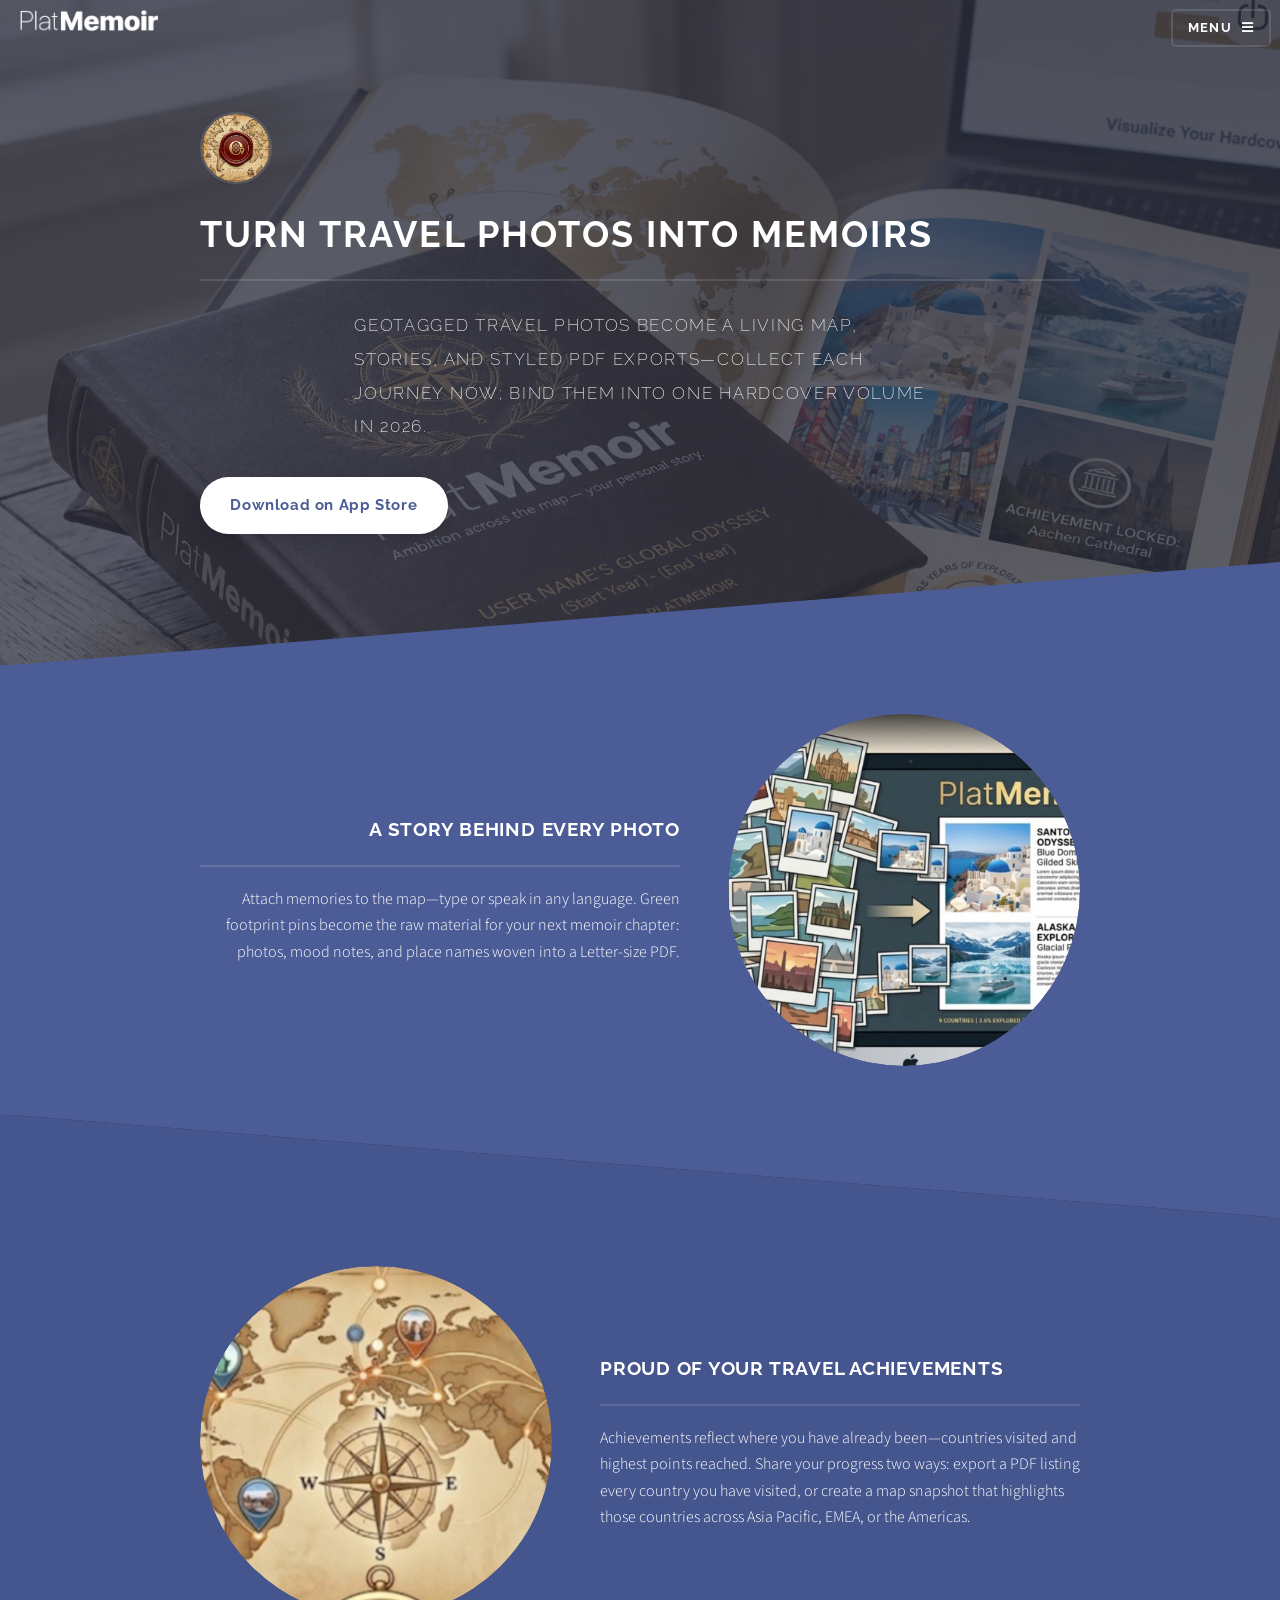
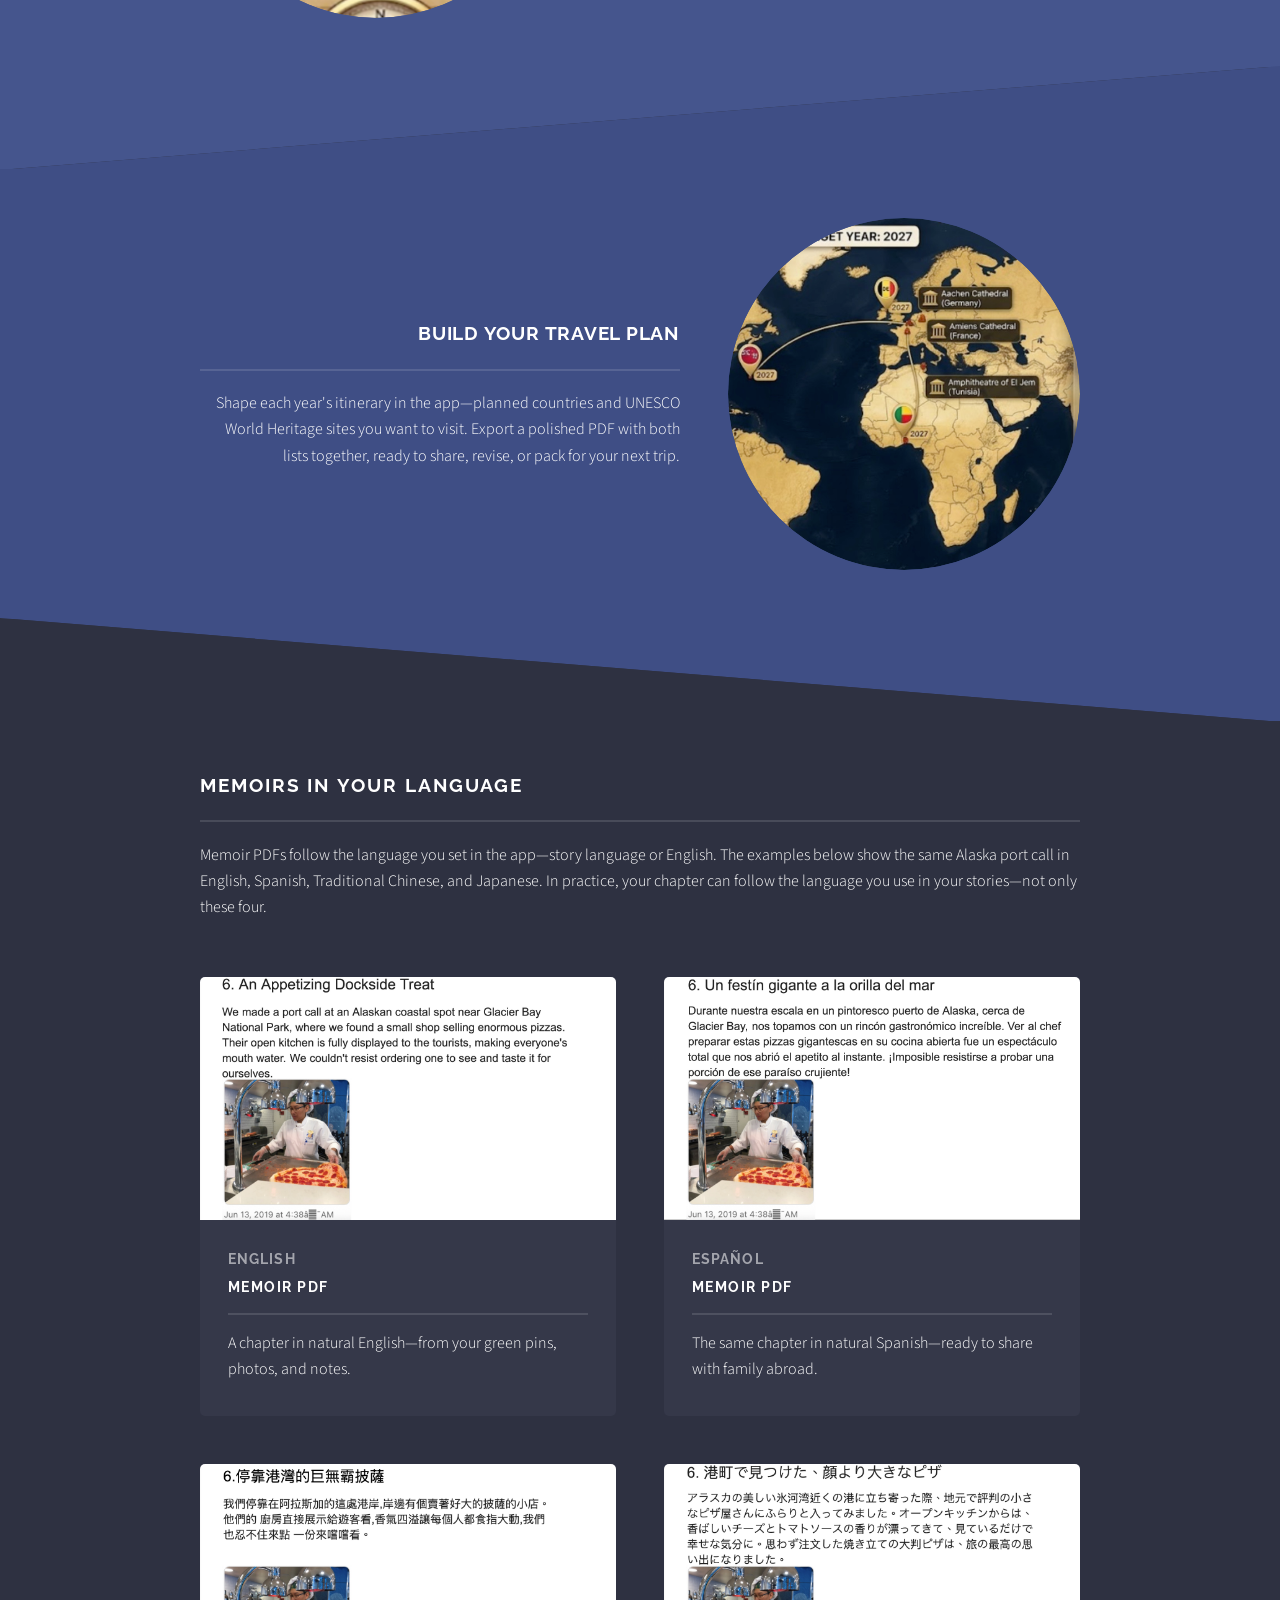
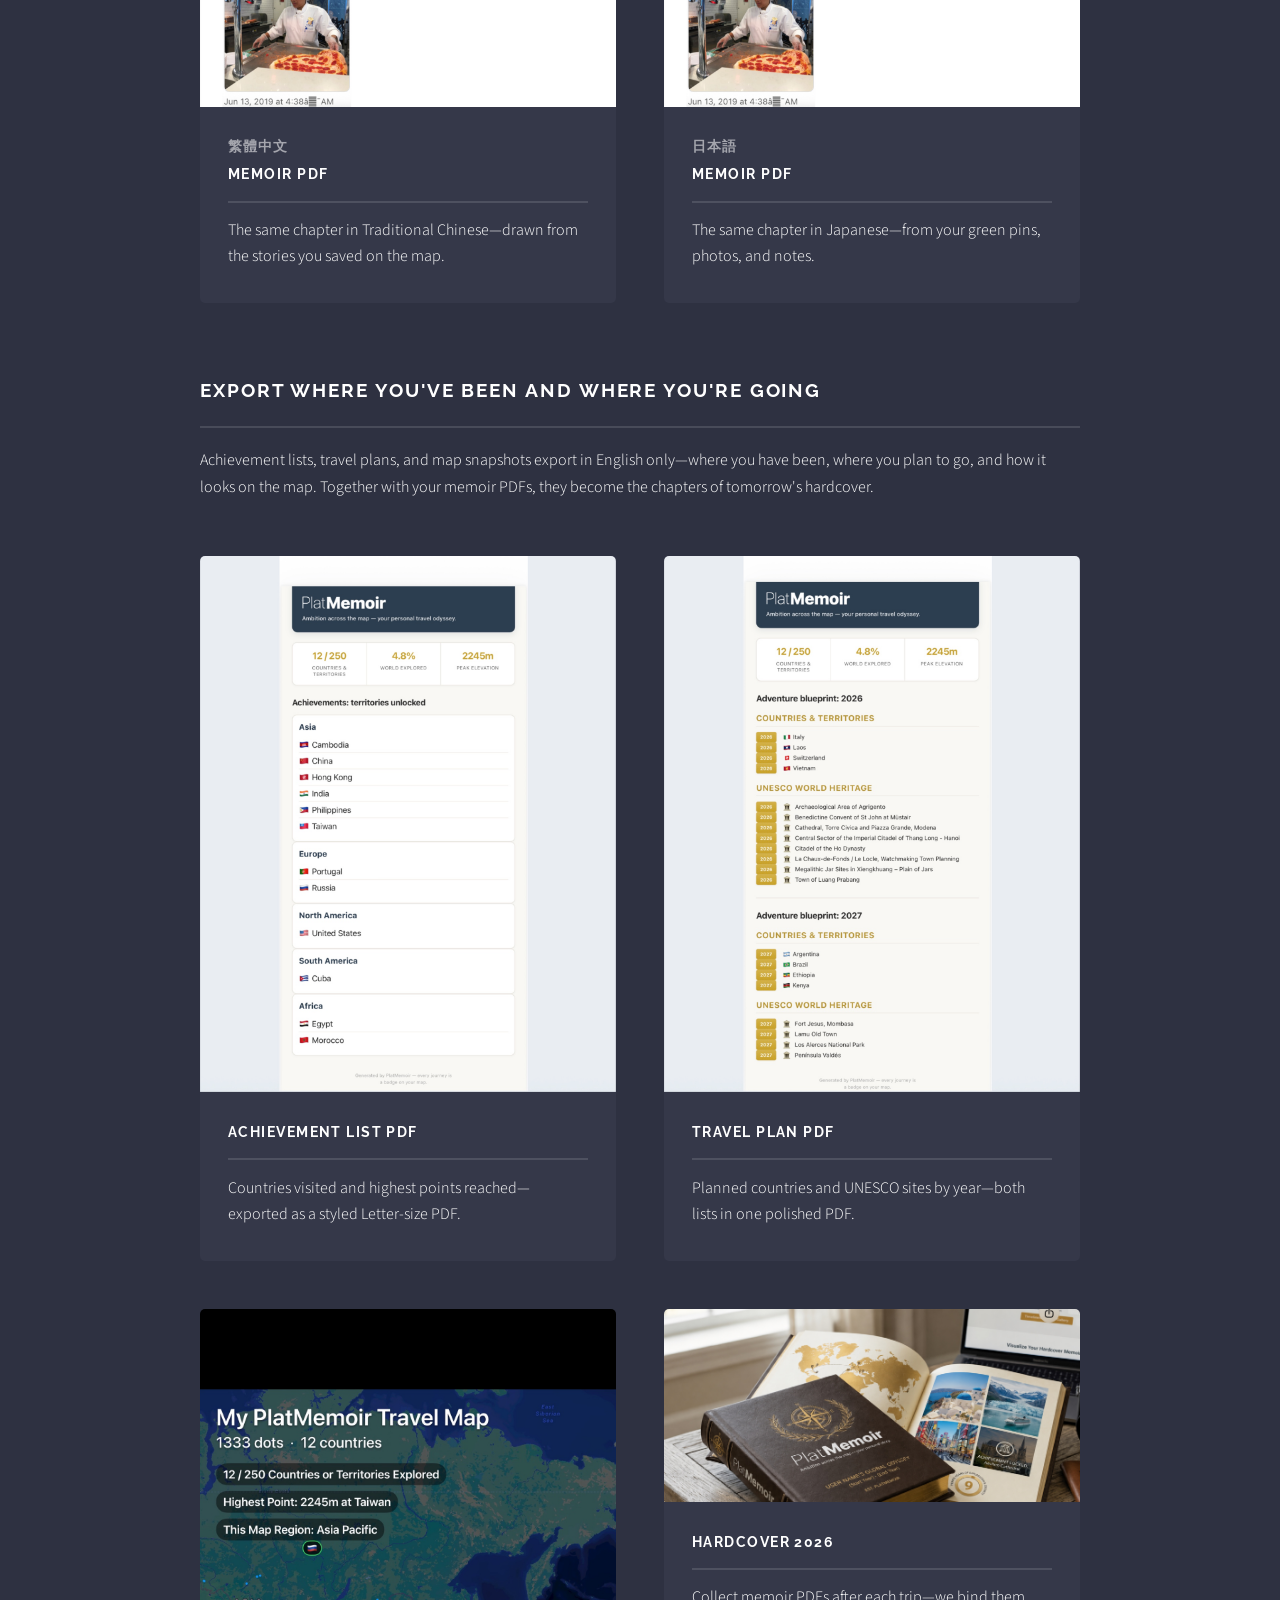
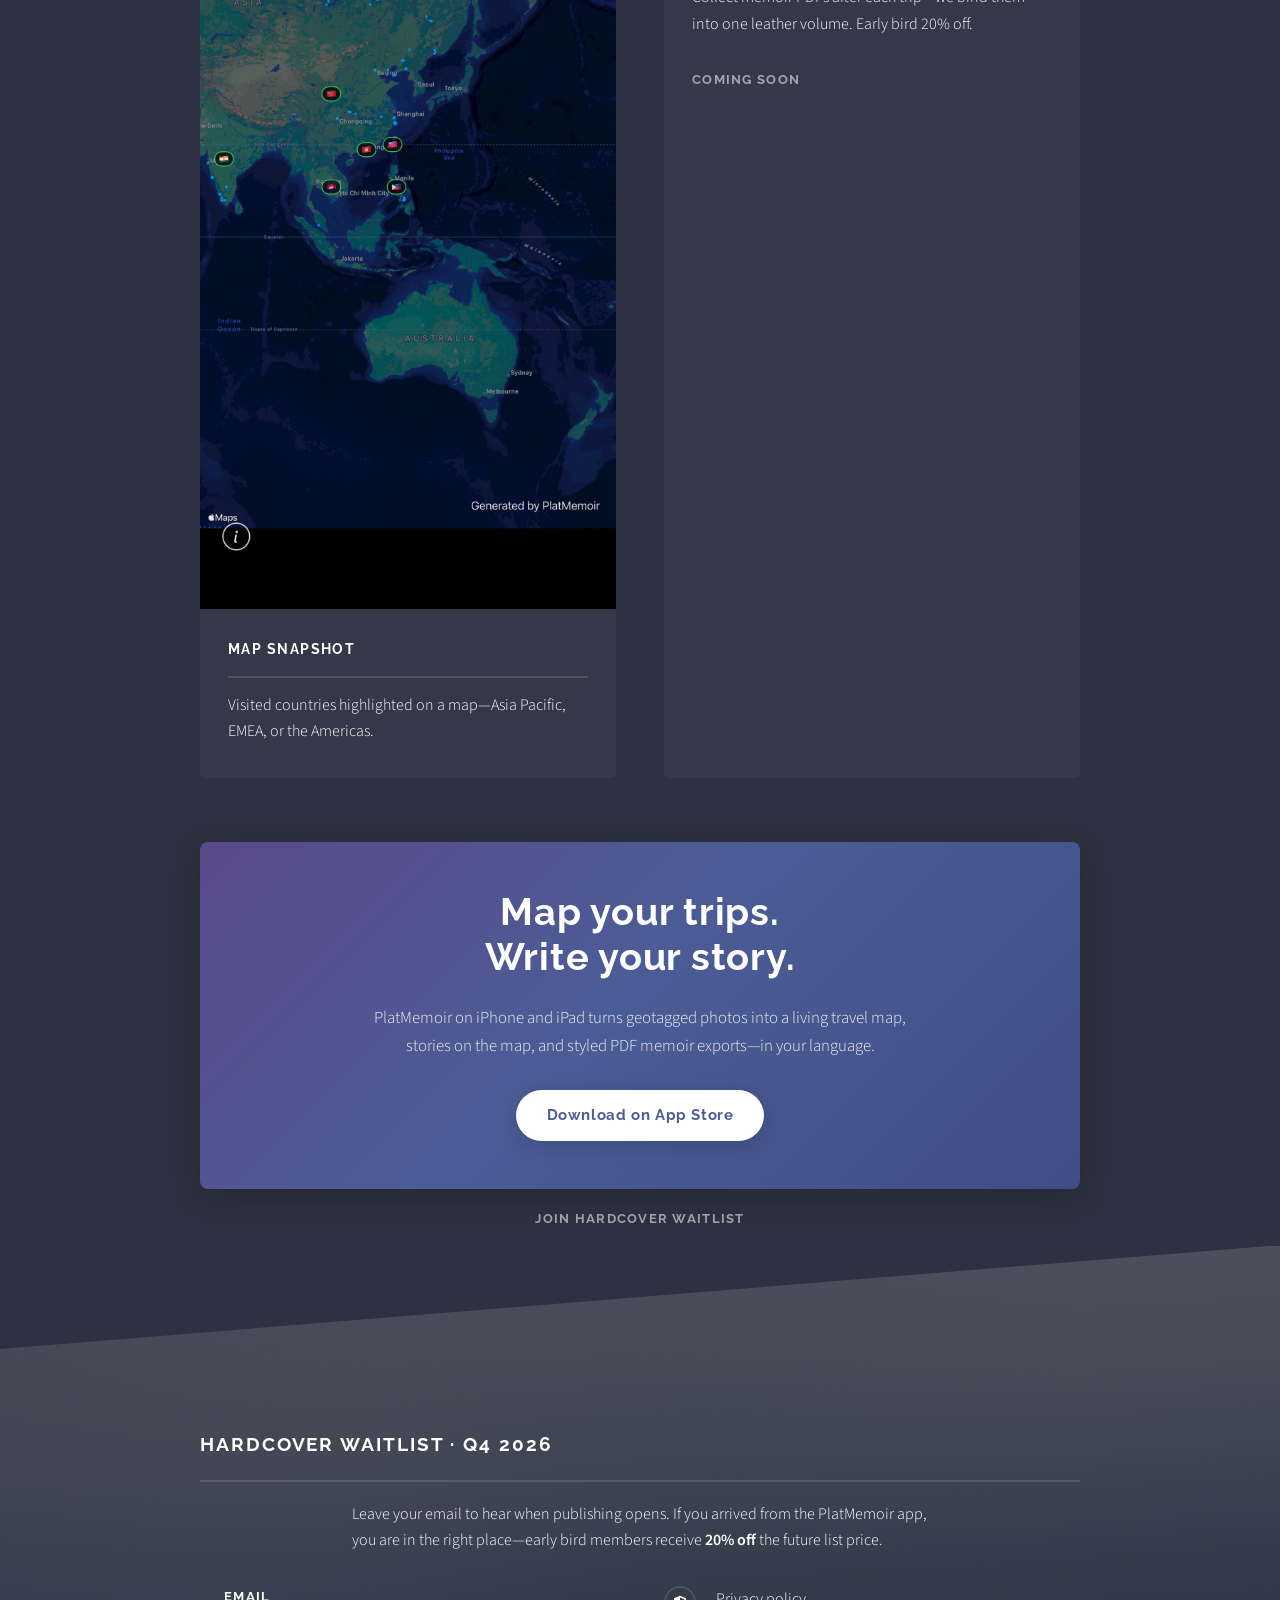
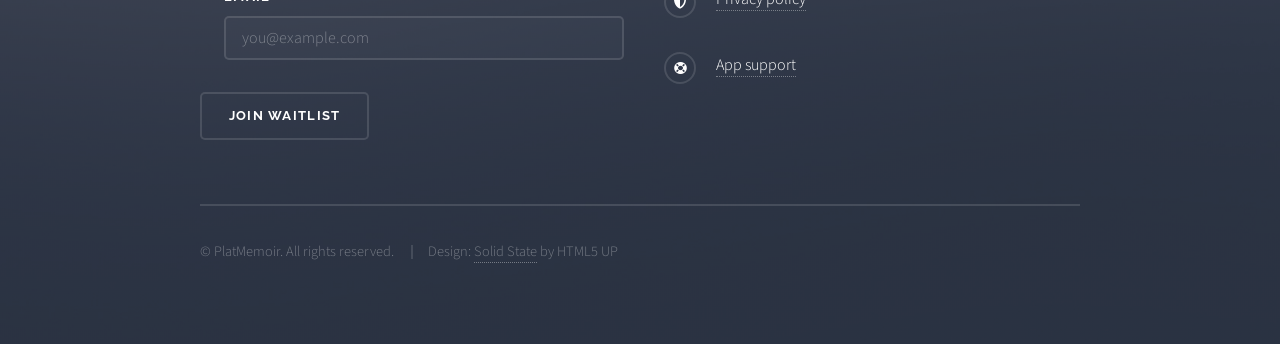
==== commit 96f58be6: "Link homepage App Store buttons to the live PlatMemoir listing. Now that the app is on the App Store" ====
--- a/index.html
+++ b/index.html
@@ -8,6 +8,9 @@
 		<title>PlatMemoir — Turn travel photos into memoirs</title>
 		<meta charset="utf-8" />
 		<meta name="viewport" content="width=device-width, initial-scale=1, user-scalable=no" />
+		<link rel="icon" href="/favicon.ico" sizes="any" />
+		<link rel="icon" href="/assets/favicon-32x32.png" type="image/png" sizes="32x32" />
+		<link rel="apple-touch-icon" href="/assets/apple-touch-icon.png" />
 		<meta name="description" content="PlatMemoir turns geotagged travel photos into a living map, stories, and PDF memoir exports—in your language. Hardcover publishing coming Q4 2026." />
 		<link rel="stylesheet" href="/assets/css/main.css" />
 		<link rel="stylesheet" href="/assets/css/platmemoir.css" />
@@ -44,6 +47,9 @@
 					<div class="logo"><span class="icon icon-app"><img src="/assets/app-icon.jpg" alt="PlatMemoir app icon" /></span></div>
 					<h2>Turn travel photos into memoirs</h2>
 					<p class="tagline">Geotagged travel photos become a living map, stories, and styled PDF exports—collect each journey now; bind them into one hardcover volume in 2026.</p>
+					<p class="hero-app-store">
+						<a class="app-store-button" href="https://apps.apple.com/app/platmemoir/id6774896958" target="_blank" rel="noopener noreferrer">Download on App Store</a>
+					</p>
 				</div>
 			</section>
 
@@ -141,7 +147,7 @@
 						<section class="app-store-promo" aria-labelledby="app-store-promo-title">
 							<h2 class="app-store-promo-title" id="app-store-promo-title">Map your trips.<br/>Write your story.</h2>
 							<p class="app-store-promo-lead">PlatMemoir on iPhone and iPad turns geotagged photos into a living travel map, stories on the map, and styled PDF memoir exports—in your language.</p>
-							<a id="app-store-link" class="app-store-button" href="#">Download on App Store</a>
+							<a id="app-store-link" class="app-store-button" href="https://apps.apple.com/app/platmemoir/id6774896958" target="_blank" rel="noopener noreferrer">Download on App Store</a>
 						</section>
 						<p class="waitlist-status">Join hardcover waitlist</p>
 					</div>
--- a/assets/css/platmemoir.css
+++ b/assets/css/platmemoir.css
@@ -75,6 +75,11 @@
   margin-right: auto;
 }
 
+#banner p.hero-app-store {
+  margin-top: 1.75em;
+  margin-bottom: 0;
+}
+
 .spotlight .content h2.major {
   letter-spacing: 0.04em;
 }
@@ -145,6 +150,116 @@
 .waitlist-status {
   text-align: center;
   margin-top: 1.5em;
+}
+
+.waitlist-feedback {
+  max-width: 28em;
+  margin: 1.25em auto 0;
+  text-align: center;
+  font-size: 0.95em;
+  line-height: 1.6;
+}
+
+.waitlist-feedback.is-success {
+  display: flex;
+  flex-direction: column;
+  align-items: center;
+  gap: 0.4em;
+  padding: 1.5em 1.75em;
+  margin-top: 1.75em;
+  border: solid 2px rgba(120, 220, 160, 0.7);
+  border-radius: 8px;
+  background: linear-gradient(135deg, rgba(42, 110, 78, 0.55), rgba(30, 80, 60, 0.4));
+  box-shadow: 0 0 28px rgba(90, 200, 140, 0.2);
+  animation: waitlist-success-in 0.45s ease-out;
+}
+
+.waitlist-form.is-success-state .fields,
+.waitlist-form.is-success-state .actions {
+  display: none;
+}
+
+.waitlist-form.is-success-state .waitlist-feedback.is-success {
+  margin-top: 0;
+}
+
+.waitlist-reset-link {
+  margin-top: 0.5em;
+  padding: 0;
+  border: 0;
+  background: none;
+  color: rgba(255, 255, 255, 0.72);
+  font-family: Raleway, Helvetica, sans-serif;
+  font-size: 0.82em;
+  font-weight: 600;
+  letter-spacing: 0.06em;
+  text-decoration: underline;
+  text-transform: uppercase;
+  cursor: pointer;
+}
+
+.waitlist-reset-link:hover {
+  color: #fff;
+}
+
+.waitlist-feedback-icon {
+  font-size: 2.25rem;
+  color: #8ee4b0;
+  line-height: 1;
+}
+
+.waitlist-feedback-title {
+  font-family: Raleway, Helvetica, sans-serif;
+  font-size: 1.2em;
+  font-weight: 700;
+  letter-spacing: 0.06em;
+  text-transform: uppercase;
+  color: #fff;
+}
+
+.waitlist-feedback-detail {
+  font-size: 1em;
+  line-height: 1.55;
+  color: rgba(255, 255, 255, 0.92);
+}
+
+.waitlist-feedback-email {
+  color: #fff;
+  font-weight: 700;
+}
+
+.waitlist-success-extra {
+  margin-top: 0.35em;
+  font-size: 0.88em;
+  line-height: 1.5;
+  color: rgba(255, 255, 255, 0.68);
+  max-width: 24em;
+}
+
+@keyframes waitlist-success-in {
+  from {
+    opacity: 0;
+    transform: translateY(10px) scale(0.98);
+  }
+
+  to {
+    opacity: 1;
+    transform: translateY(0) scale(1);
+  }
+}
+
+.waitlist-feedback.is-error {
+  padding: 1em 1.25em;
+  border: solid 1px rgba(240, 140, 140, 0.55);
+  border-radius: 6px;
+  background: rgba(120, 40, 40, 0.25);
+  color: #f5c4c4;
+  font-weight: 600;
+}
+
+.waitlist-form input[type="submit"]:disabled {
+  opacity: 0.65;
+  cursor: default;
 }
 
 /* App Store promo band — full-width CTA (official badge from Apple) */
